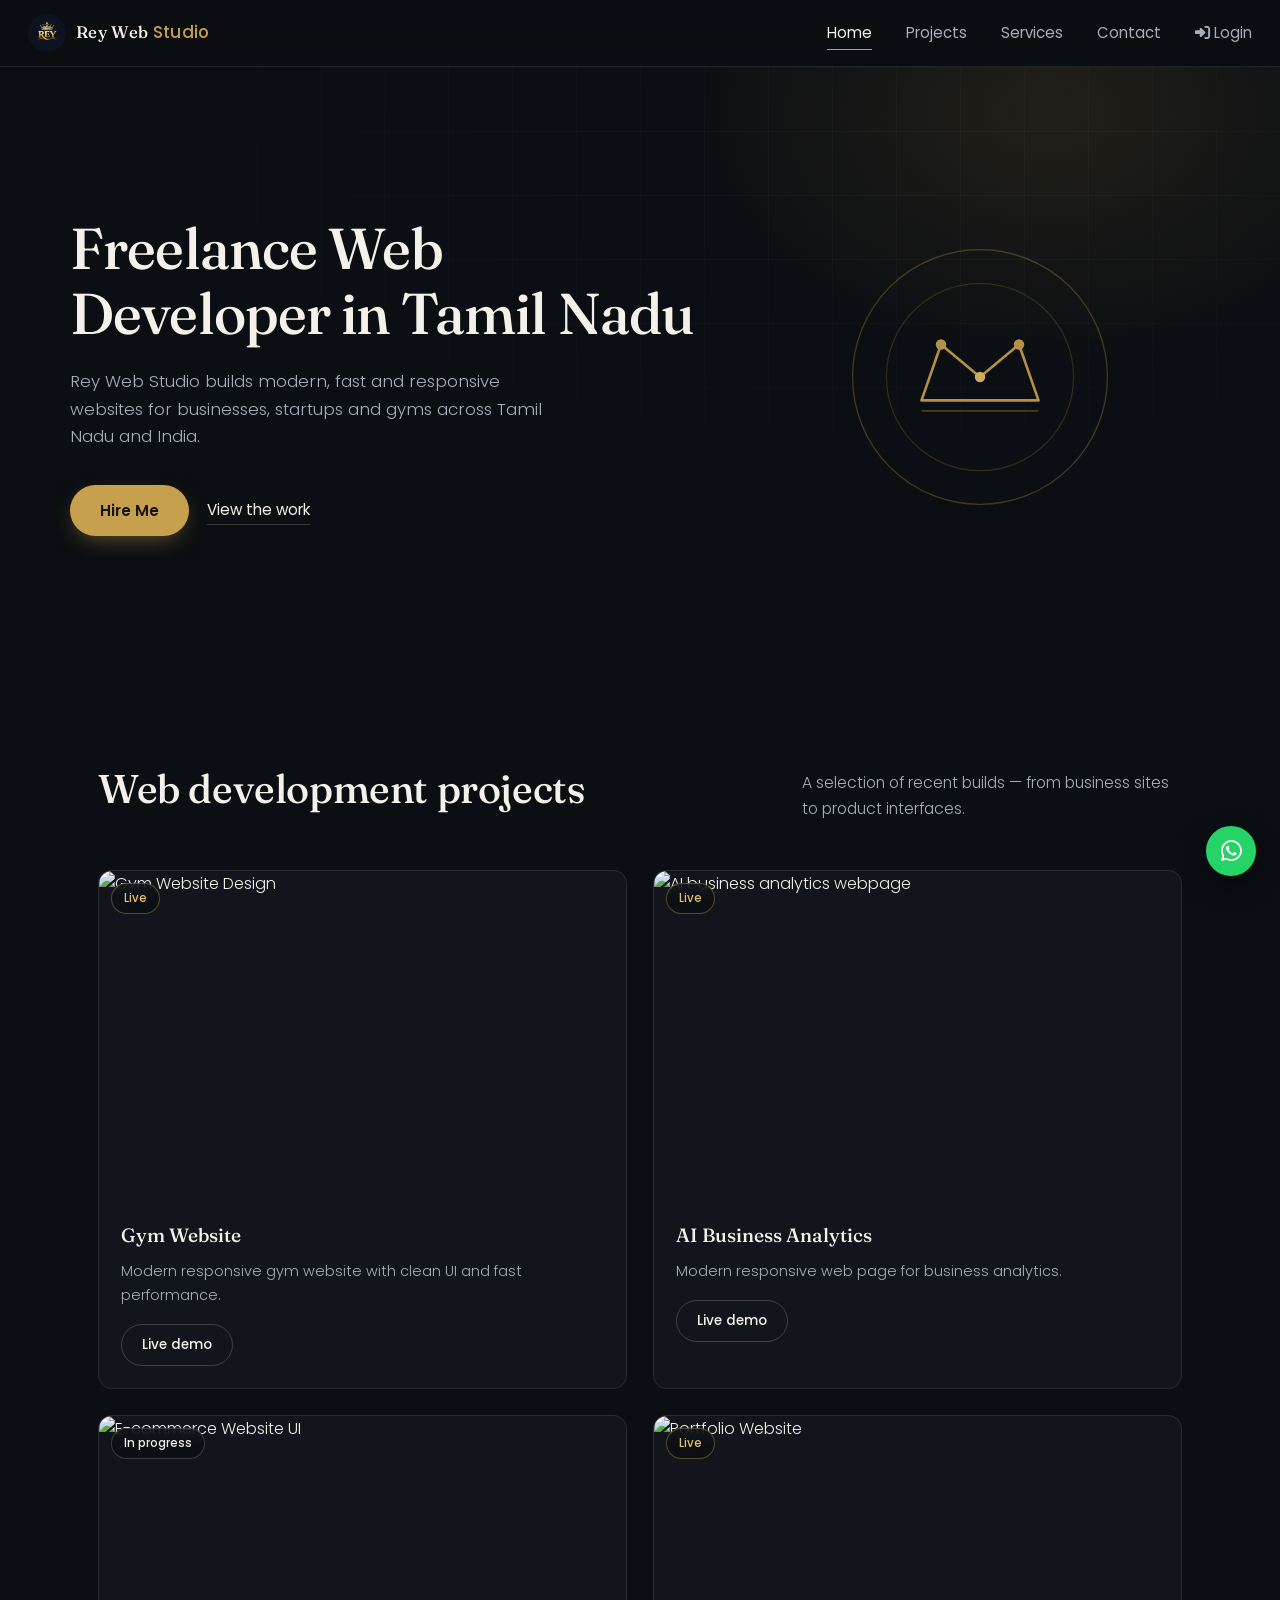
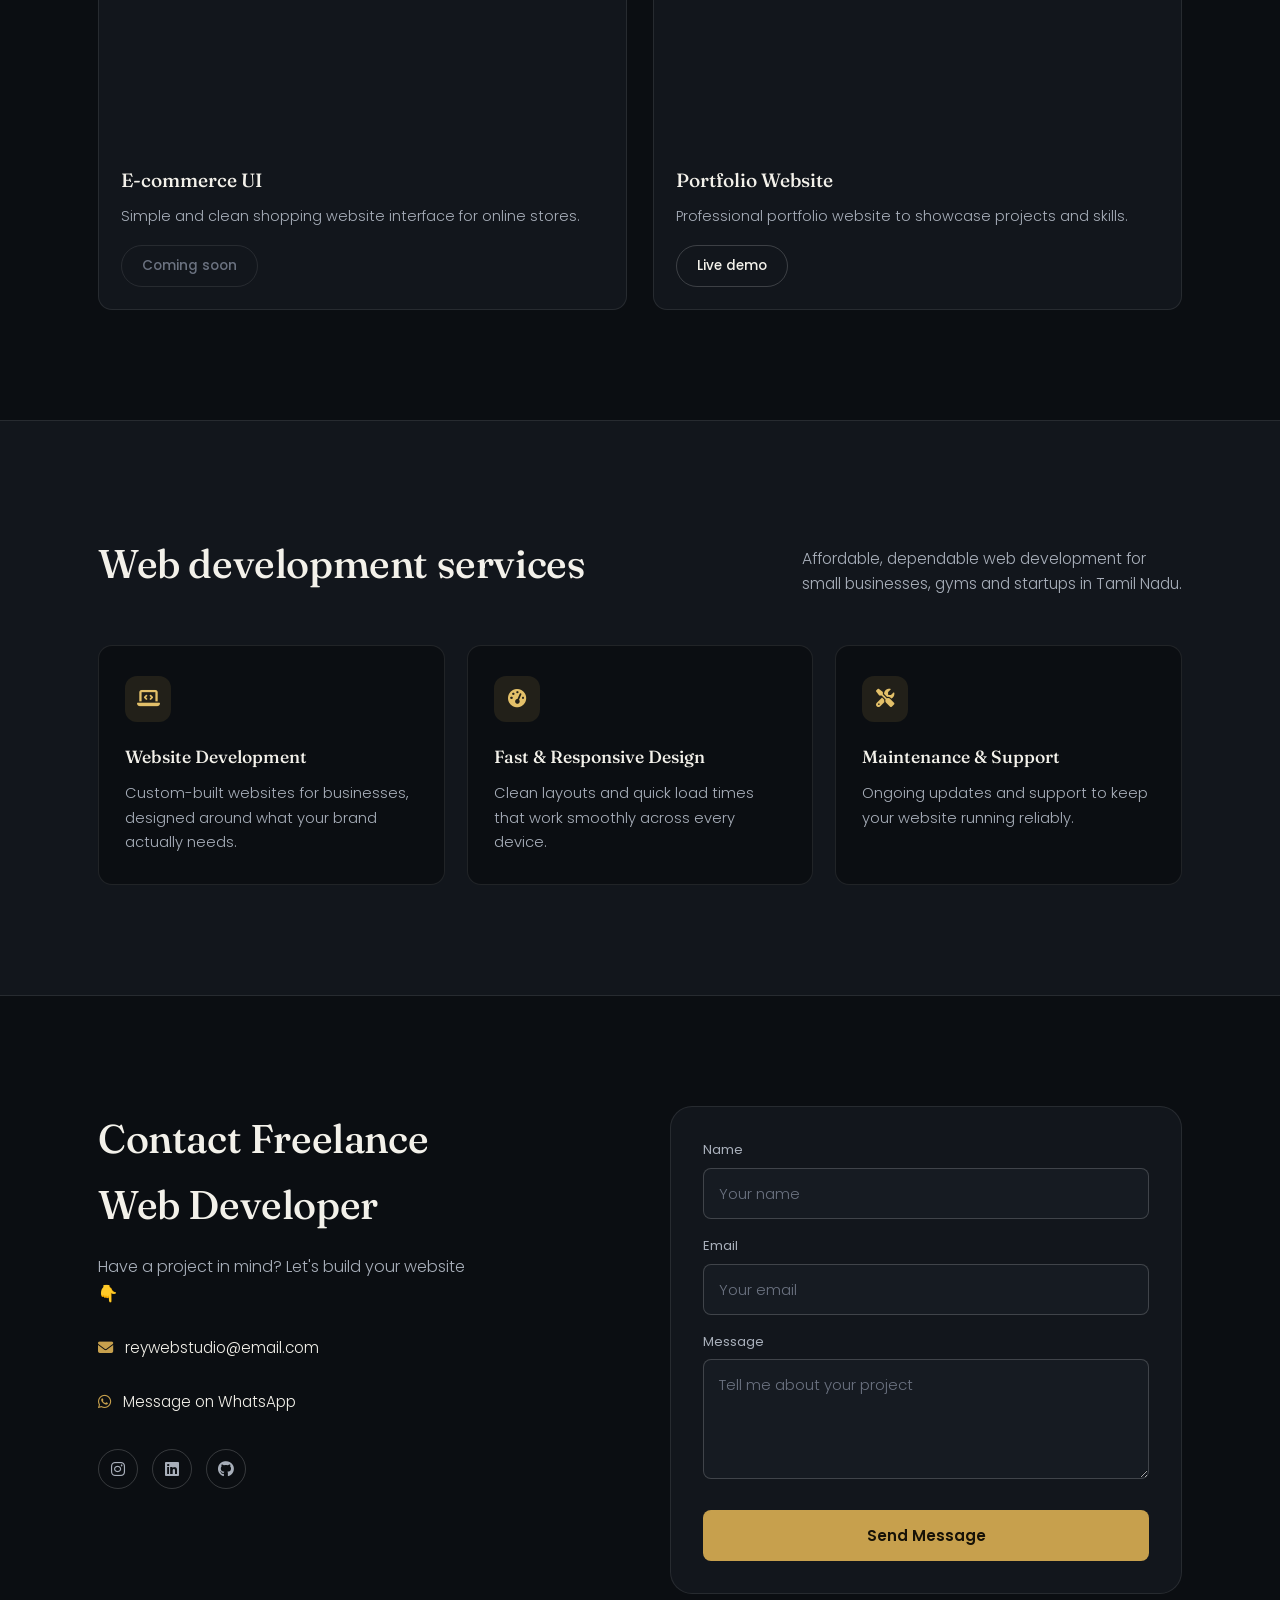
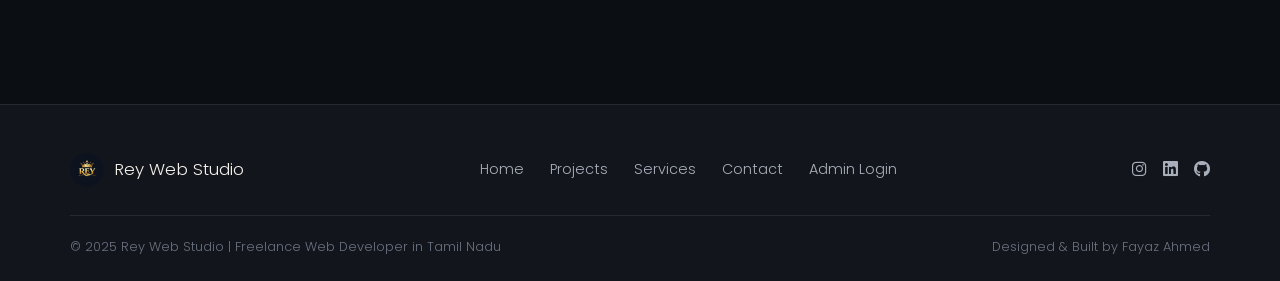
==== frontend/index.html @ 409167b6 "Prepare Rey Web Studio full-stack deployment" ====
<!DOCTYPE HTML>

<html lang="en">
<head>
  <meta charset="UTF-8">

  <!-- Google Verification -->

  <meta name="google-site-verification" content="2moyFsQgyV5y9fQzkmdh2X10Vu49PsxgTBUr4qGSNBw" />

  <!-- SEO Title -->

  <title>Freelance Web Developer in Tamil Nadu | Rey Web Studio</title>
  <meta name="description" content="Rey Web Studio is a freelance web developer in Tamil Nadu building modern, fast and responsive websites for businesses, gyms and startups. Get a free quote today.">
  <meta name="keywords" content="web developer Tamil Nadu, freelance web developer India, website design for small business, Rey Web Studio">
  <meta name="author" content="Rey Web Studio">

  <!-- Responsive -->

  <meta name="viewport" content="width=device-width, initial-scale=1.0">

  <!-- Open Graph -->

  <meta property="og:title" content="Rey Web Studio">
  <meta property="og:description" content="Freelance Web Developer in Tamil Nadu building modern websites">
  <meta property="og:type" content="website">
  <meta property="og:url" content="https://reywebstudio-website.vercel.app">
  <meta property="og:image" content="https://reywebstudio-website.vercel.app/assets/favicon.png">

  <meta name="twitter:card" content="summary_large_image">
  <meta name="twitter:title" content="Rey Web Studio | Freelance Web Developer Tamil Nadu">
  <meta name="twitter:description" content="Modern, fast and responsive websites for businesses in Tamil Nadu.">
  <meta name="twitter:image" content="https://reywebstudio-website.vercel.app/assets/favicon.png">

  <!-- Favicon -->

  <link rel="icon" type="image/png" href="/assets/favicon.png">
  <link rel="canonical" href="https://reywebstudio-website.vercel.app/">

  <!-- Styles -->

  <link rel="preconnect" href="https://fonts.googleapis.com">
  <link rel="preconnect" href="https://fonts.gstatic.com" crossorigin>
  <link href="https://fonts.googleapis.com/css2?family=Fraunces:ital,wght@0,400;0,500;0,600;1,500&family=Poppins:wght@300;400;500;600;700&display=swap" rel="stylesheet">
  <link rel="stylesheet" href="https://cdnjs.cloudflare.com/ajax/libs/font-awesome/6.5.0/css/all.min.css">
  <link rel="stylesheet" href="style.css">
</head>

<body>

<!-- NAVBAR -->

<nav>
  <div class="logo">
    <img src="assets/favicon.png" alt="Rey Web Studio Logo">
    <span class="logo-text">Rey Web <span>Studio</span></span>
  </div>

  <div id="menu-toggle" class="menu-toggle">
    <i class="fas fa-bars"></i>
  </div>

  <ul id="nav-links">
    <li><a href="#hero">Home</a></li>
    <li><a href="#projects">Projects</a></li>
    <li><a href="#services">Services</a></li>
    <li><a href="#contact">Contact</a></li>
    <li><a href="admin.html" aria-label="Admin Login" title="Admin Login"><i class="fas fa-right-to-bracket" aria-hidden="true"></i> Login</a></li>
  </ul>
</nav>

<!-- HERO -->

<section id="hero">
  <div class="hero-inner">
    <div class="hero-copy">
      <h1>Freelance Web Developer in Tamil Nadu</h1>
      <p>
        Rey Web Studio builds modern, fast and responsive websites for businesses,
        startups and gyms across Tamil Nadu and India.
      </p>
      <div class="hero-actions">
        <button class="cta-btn" onclick="hireMe()">Hire Me</button>
        <a href="#projects" class="cta-secondary">View the work</a>
      </div>
    </div>

    <div class="hero-mark" aria-hidden="true">
      <svg viewBox="0 0 200 200" fill="none" xmlns="http://www.w3.org/2000/svg">
        <circle cx="100" cy="100" r="98" stroke="rgba(199,160,77,0.35)" stroke-width="1"/>
        <circle cx="100" cy="100" r="72" stroke="rgba(199,160,77,0.22)" stroke-width="1"/>
        <path d="M55 118 L70 75 L100 100 L130 75 L145 118 Z" stroke="#C7A04D" stroke-width="2" stroke-linejoin="round" fill="none"/>
        <circle cx="70" cy="75" r="4" fill="#C7A04D"/>
        <circle cx="100" cy="100" r="4" fill="#E3C069"/>
        <circle cx="130" cy="75" r="4" fill="#C7A04D"/>
        <line x1="55" y1="126" x2="145" y2="126" stroke="rgba(199,160,77,0.5)" stroke-width="1"/>
      </svg>
    </div>
  </div>
</section>

<!-- PROJECTS -->

<section id="projects">
  <div class="container">
    <div class="section-head reveal">
      <h2>Web development projects</h2>
      <p>A selection of recent builds — from business sites to product interfaces.</p>
    </div>

    <div class="project-container reveal">

      <div class="project-card">
        <div class="project-thumb">
          <img src="https://images.unsplash.com/photo-1571019613454-1cb2f99b2d8b" alt="Gym Website Design" loading="lazy">
          <span class="project-status is-live">Live</span>
        </div>
        <div class="project-body">
          <h3>Gym Website</h3>
          <p>Modern responsive gym website with clean UI and fast performance.</p>
          <a href="https://sample-gym-web.vercel.app/" target="_blank" rel="noopener" class="project-link">Live demo</a>
        </div>
      </div>

      <div class="project-card">
        <div class="project-thumb">
          <img src="https://images.unsplash.com/photo-1460925895917-afdab827c52f" alt="AI business analytics webpage" loading="lazy">
          <span class="project-status is-live">Live</span>
        </div>
        <div class="project-body">
          <h3>AI Business Analytics</h3>
          <p>Modern responsive web page for business analytics.</p>
          <a href="https://ai-business-analytics-nine.vercel.app/" target="_blank" rel="noopener" class="project-link">Live demo</a>
        </div>
      </div>

      <div class="project-card">
        <div class="project-thumb">
          <img src="https://images.unsplash.com/photo-1556742049-0cfed4f6a45d" alt="E-commerce Website UI" loading="lazy">
          <span class="project-status">In progress</span>
        </div>
        <div class="project-body">
          <h3>E-commerce UI</h3>
          <p>Simple and clean shopping website interface for online stores.</p>
          <span class="project-link is-muted">Coming soon</span>
        </div>
      </div>

      <div class="project-card">
        <div class="project-thumb">
          <img src="https://images.unsplash.com/photo-1551288049-bebda4e38f71" alt="Portfolio Website" loading="lazy">
          <span class="project-status is-live">Live</span>
        </div>
        <div class="project-body">
          <h3>Portfolio Website</h3>
          <p>Professional portfolio website to showcase projects and skills.</p>
          <a href="https://fayaz-portfolio-9fh0.onrender.com/" target="_blank" rel="noopener" class="project-link">Live demo</a>
        </div>
      </div>

    </div>
  </div>
</section>

<!-- SERVICES -->

<section id="services">
  <div class="container">
    <div class="section-head reveal">
      <h2>Web development services</h2>
      <p>Affordable, dependable web development for small businesses, gyms and startups in Tamil Nadu.</p>
    </div>

    <div class="services-grid reveal">
      <div class="service-card">
        <div class="service-icon"><i class="fas fa-laptop-code"></i></div>
        <h3>Website Development</h3>
        <p>Custom-built websites for businesses, designed around what your brand actually needs.</p>
      </div>

      <div class="service-card">
        <div class="service-icon"><i class="fas fa-gauge-high"></i></div>
        <h3>Fast &amp; Responsive Design</h3>
        <p>Clean layouts and quick load times that work smoothly across every device.</p>
      </div>

      <div class="service-card">
        <div class="service-icon"><i class="fas fa-screwdriver-wrench"></i></div>
        <h3>Maintenance &amp; Support</h3>
        <p>Ongoing updates and support to keep your website running reliably.</p>
      </div>
    </div>
  </div>
</section>

<!-- CONTACT -->

<section id="contact">
  <div class="container">
    <div class="contact-grid">

      <div class="contact-info reveal">
        <h2>Contact Freelance Web Developer</h2>
        <p>Have a project in mind? Let's build your website 👇</p>

        <a class="contact-detail" href="mailto:reywebstudio@email.com">
          <i class="fas fa-envelope"></i> reywebstudio@email.com
        </a>

        <a class="contact-detail" href="https://wa.me/918489250772?text=Hi%20I%20saw%20your%20portfolio%20and%20I%20need%20a%20website" target="_blank" rel="noopener">
          <i class="fab fa-whatsapp"></i> Message on WhatsApp
        </a>

        <div class="contact-social">
          <a href="https://www.instagram.com/reywebstudio/" target="_blank" rel="noopener" aria-label="Instagram"><i class="fab fa-instagram"></i></a>
          <a href="https://www.linkedin.com/company/reywebstudio/" target="_blank" rel="noopener" aria-label="LinkedIn"><i class="fab fa-linkedin"></i></a>
          <a href="https://github.com/reywebstudio-org" target="_blank" rel="noopener" aria-label="GitHub"><i class="fab fa-github"></i></a>
        </div>
      </div>

      <form id="contactForm" class="reveal">
        <div class="field">
          <label for="name">Name</label>
          <input type="text" id="name" placeholder="Your name" required>
        </div>
        <div class="field">
          <label for="email">Email</label>
          <input type="email" id="email" placeholder="Your email" required>
        </div>
        <div class="field">
          <label for="message">Message</label>
          <textarea id="message" placeholder="Tell me about your project" required></textarea>
        </div>
        <button type="submit">Send Message</button>
      </form>

    </div>
  </div>
</section>

<!-- FOOTER -->

<footer>
  <div class="footer-content">

    <div class="footer-brand">
      <img src="assets/favicon.png" alt="Rey Web Studio Logo" class="footer-logo">
      <span>Rey Web Studio</span>
    </div>

    <div class="footer-links">
      <a href="#hero">Home</a>
      <a href="#projects">Projects</a>
      <a href="#services">Services</a>
      <a href="#contact">Contact</a>
      <a href="admin.html">Admin Login</a>
    </div>

    <div class="footer-social">
      <a href="https://www.instagram.com/reywebstudio/" target="_blank" rel="noopener" aria-label="Instagram"><i class="fab fa-instagram"></i></a>
      <a href="https://www.linkedin.com/company/reywebstudio/" target="_blank" rel="noopener" aria-label="LinkedIn"><i class="fab fa-linkedin"></i></a>
      <a href="https://github.com/reywebstudio-org" target="_blank" rel="noopener" aria-label="GitHub"><i class="fab fa-github"></i></a>
    </div>

  </div>

  <div class="footer-bottom">
    <p>© 2025 Rey Web Studio | Freelance Web Developer in Tamil Nadu</p>
    <p>Designed &amp; Built by Fayaz Ahmed</p>
  </div>
</footer>

<!-- WhatsApp Button -->

<a href="https://wa.me/918489250772?text=Hi%20I%20saw%20your%20portfolio%20and%20I%20need%20a%20website"
class="whatsapp-btn" target="_blank" rel="noopener" aria-label="Chat on WhatsApp"> <i class="fab fa-whatsapp"></i> </a>

<!-- Scripts -->

<script src="https://cdn.jsdelivr.net/npm/emailjs-com@3/dist/email.min.js"></script>

<script src="script.js"></script>
<script type="application/ld+json">
{
  "@context": "https://schema.org",
  "@type": ["LocalBusiness", "ProfessionalService"],
  "name": "Rey Web Studio",
  "description": "Freelance web developer in Tamil Nadu building modern, fast and responsive websites for businesses, gyms and startups.",
  "url": "https://reywebstudio-website.vercel.app",
  "logo": "https://reywebstudio-website.vercel.app/assets/favicon.png",
  "image": "https://reywebstudio-website.vercel.app/assets/favicon.png",
  "telephone": "+91-8489250772",
  "email": "reywebstudio@email.com",
  "founder": {
    "@type": "Person",
    "name": "Fayaz Ahmed"
  },
  "address": {
    "@type": "PostalAddress",
    "addressLocality": "Tamil Nadu",
    "addressRegion": "TN",
    "addressCountry": "IN"
  },
  "areaServed": [
    { "@type": "State", "name": "Tamil Nadu" },
    { "@type": "Country", "name": "India" }
  ],
  "hasOfferCatalog": {
    "@type": "OfferCatalog",
    "name": "Web Development Services",
    "itemListElement": [
      {
        "@type": "Offer",
        "itemOffered": {
          "@type": "Service",
          "name": "Website Development for Businesses"
        }
      },
      {
        "@type": "Offer",
        "itemOffered": {
          "@type": "Service",
          "name": "Fast and Responsive Website Design"
        }
      },
      {
        "@type": "Offer",
        "itemOffered": {
          "@type": "Service",
          "name": "Website Maintenance and Support"
        }
      }
    ]
  },
  "sameAs": [
    "https://www.instagram.com/reywebstudio/",
    "https://www.linkedin.com/company/reywebstudio/",
    "https://github.com/reywebstudio-org"
  ],
  "priceRange": "₹₹",
  "openingHoursSpecification": {
    "@type": "OpeningHoursSpecification",
    "dayOfWeek": [
      "Monday","Tuesday","Wednesday",
      "Thursday","Friday","Saturday"
    ],
    "opens": "09:00",
    "closes": "21:00"
  }
}
</script>

</body>
</html>
---- frontend/style.css ----
/* =====================================================================
   REY WEB STUDIO — stylesheet
   Palette:  #0B0E12 base / #12161C raised / #161B22 inset
             #F3F1EA text / #A8AFBA dim text
             #C7A04D gold / #E3C069 gold-bright
   Type:     Fraunces (display/serif) for headings, Poppins for UI/body
   ===================================================================== */

:root {
  --bg: #0b0e12;
  --bg-alt: #12161c;
  --bg-inset: #161b22;
  --line: rgba(255, 255, 255, 0.09);
  --line-strong: rgba(255, 255, 255, 0.18);
  --text: #f3f1ea;
  --text-dim: #a8afba;
  --text-faint: #6b7280;
  --gold: #c7a04d;
  --gold-bright: #e3c069;
  --gold-wash: rgba(199, 160, 77, 0.12);
  --gold-ink: #171207;
  --radius-s: 8px;
  --radius-m: 14px;
  --radius-l: 22px;
  --container: 1140px;
  --serif: "Fraunces", "Georgia", serif;
  --sans: "Poppins", -apple-system, "Segoe UI", sans-serif;
  --ease: cubic-bezier(0.22, 1, 0.36, 1);
}

/* ================= RESET ================= */
html {
  scroll-behavior: smooth;
}

* {
  margin: 0;
  padding: 0;
  box-sizing: border-box;
  font-family: var(--sans);
}

body {
  background: var(--bg);
  color: var(--text);
  line-height: 1.65;
  overflow-x: hidden;
  font-weight: 300;
}

img {
  max-width: 100%;
  height: auto;
  display: block;
}

a {
  color: inherit;
}

::selection {
  background: var(--gold);
  color: var(--gold-ink);
}

:focus-visible {
  outline: 2px solid var(--gold-bright);
  outline-offset: 3px;
  border-radius: 4px;
}

.container {
  width: 100%;
  max-width: var(--container);
  margin: 0 auto;
  padding: 0 28px;
}

/* Section header — shared editorial pattern (left aligned, not centered) */
.section-head {
  display: flex;
  flex-wrap: wrap;
  align-items: flex-end;
  justify-content: space-between;
  gap: 20px;
  margin-bottom: 48px;
}

.section-head h2 {
  font-family: var(--serif);
  font-weight: 500;
  font-size: clamp(1.8rem, 3.4vw, 2.5rem);
  letter-spacing: -0.01em;
  max-width: 560px;
}

.section-head p {
  color: var(--text-dim);
  font-size: 0.98rem;
  max-width: 380px;
  font-weight: 300;
}

/* Reveal-on-scroll (single restrained treatment, section-level only).
   Content is visible by default — JS opts elements into the hidden
   pre-state only once it has successfully set up the observer, so a
   script failure or slow network never leaves content invisible. */
.reveal {
  opacity: 1;
  transform: none;
}

.reveal.reveal-armed {
  opacity: 0;
  transform: translateY(16px);
  transition: opacity 0.7s var(--ease), transform 0.7s var(--ease);
}

.reveal.reveal-armed.in-view {
  opacity: 1;
  transform: translateY(0);
}

@media (prefers-reduced-motion: reduce) {
  html {
    scroll-behavior: auto;
  }
  .reveal.reveal-armed {
    opacity: 1 !important;
    transform: none !important;
    transition: none !important;
  }
}

/* ================= NAVBAR ================= */
nav {
  display: flex;
  justify-content: space-between;
  align-items: center;
  padding: 14px 28px;
  background: rgba(11, 14, 18, 0.82);
  backdrop-filter: blur(14px);
  -webkit-backdrop-filter: blur(14px);
  border-bottom: 1px solid var(--line);
  position: sticky;
  top: 0;
  z-index: 1000;
}

.logo {
  display: flex;
  align-items: center;
  gap: 10px;
}

.logo img {
  height: 38px;
  width: 38px;
  border-radius: 50%;
}

.logo-text {
  font-family: var(--serif);
  font-size: 1.05rem;
  font-weight: 500;
  letter-spacing: 0.02em;
  color: var(--text);
}

.logo-text span {
  color: var(--gold);
}

nav ul {
  list-style: none;
  display: flex;
  align-items: center;
  gap: 34px;
}

nav a {
  position: relative;
  color: var(--text-dim);
  text-decoration: none;
  font-weight: 400;
  font-size: 0.94rem;
  padding: 4px 0;
  transition: color 0.25s var(--ease);
}

nav a::after {
  content: "";
  position: absolute;
  left: 0;
  bottom: -3px;
  width: 100%;
  height: 1px;
  background: var(--gold);
  transform: scaleX(0);
  transform-origin: left;
  transition: transform 0.3s var(--ease);
}

nav a:hover,
nav a.active {
  color: var(--text);
}

nav a:hover::after,
nav a.active::after {
  transform: scaleX(1);
}

.menu-toggle {
  display: none;
  align-items: center;
  justify-content: center;
  width: 40px;
  height: 40px;
  font-size: 20px;
  color: var(--text);
  cursor: pointer;
}

/* ================= HERO ================= */
#hero {
  padding: 150px 28px 110px;
  background:
    radial-gradient(ellipse 620px 420px at 82% 8%, var(--gold-wash), transparent 60%),
    var(--bg);
  color: var(--text);
  position: relative;
  overflow: hidden;
}

#hero::before {
  content: "";
  position: absolute;
  inset: 0;
  background-image:
    linear-gradient(rgba(255, 255, 255, 0.035) 1px, transparent 1px),
    linear-gradient(90deg, rgba(255, 255, 255, 0.035) 1px, transparent 1px);
  background-size: 64px 64px;
  mask-image: radial-gradient(ellipse 70% 60% at 70% 20%, black, transparent);
  pointer-events: none;
}

.hero-inner {
  max-width: var(--container);
  margin: 0 auto;
  position: relative;
  display: grid;
  grid-template-columns: minmax(0, 640px) 1fr;
  align-items: center;
  gap: 40px;
}

#hero h1 {
  font-family: var(--serif);
  font-weight: 500;
  font-size: clamp(2.3rem, 5vw, 3.6rem);
  line-height: 1.12;
  letter-spacing: -0.015em;
  opacity: 0;
  animation: fadeUp 0.8s var(--ease) 0.05s forwards;
}

#hero p {
  margin-top: 22px;
  font-size: 1.05rem;
  font-weight: 300;
  color: var(--text-dim);
  max-width: 480px;
  opacity: 0;
  animation: fadeUp 0.8s var(--ease) 0.22s forwards;
}

.hero-actions {
  margin-top: 34px;
  display: flex;
  flex-wrap: wrap;
  align-items: center;
  gap: 18px;
  opacity: 0;
  animation: fadeUp 0.8s var(--ease) 0.38s forwards;
}

@keyframes fadeUp {
  from {
    opacity: 0;
    transform: translateY(18px);
  }
  to {
    opacity: 1;
    transform: translateY(0);
  }
}

@media (prefers-reduced-motion: reduce) {
  #hero h1,
  #hero p,
  .hero-actions {
    animation: none;
    opacity: 1;
  }
}

.cta-btn {
  padding: 14px 30px;
  background: var(--gold);
  color: var(--gold-ink);
  border: none;
  border-radius: 999px;
  font-weight: 600;
  font-size: 0.95rem;
  cursor: pointer;
  transition: transform 0.3s var(--ease), background 0.3s var(--ease), box-shadow 0.3s var(--ease);
  box-shadow: 0 8px 24px -8px rgba(199, 160, 77, 0.55);
}

.cta-btn:hover {
  background: var(--gold-bright);
  transform: translateY(-2px);
  box-shadow: 0 12px 28px -8px rgba(199, 160, 77, 0.65);
}

.cta-secondary {
  color: var(--text);
  text-decoration: none;
  font-size: 0.95rem;
  font-weight: 400;
  padding-bottom: 2px;
  border-bottom: 1px solid var(--line-strong);
  transition: border-color 0.3s var(--ease), color 0.3s var(--ease);
}

.cta-secondary:hover {
  border-color: var(--gold);
  color: var(--gold-bright);
}

/* Hero mark — quiet nod to the crown emblem, restrained line art */
.hero-mark {
  justify-self: center;
  width: 100%;
  max-width: 260px;
  aspect-ratio: 1;
  display: flex;
  align-items: center;
  justify-content: center;
}

.hero-mark svg {
  width: 100%;
  height: 100%;
  opacity: 0.9;
}

/* ================= PROJECTS ================= */
#projects {
  padding: 110px 28px;
}

.project-container {
  display: grid;
  grid-template-columns: repeat(2, minmax(0, 1fr));
  gap: 26px;
}

.project-card {
  background: var(--bg-alt);
  border: 1px solid var(--line);
  border-radius: var(--radius-m);
  overflow: hidden;
  text-align: left;
  transition: transform 0.35s var(--ease), border-color 0.35s var(--ease), box-shadow 0.35s var(--ease);
}

.project-card:hover {
  transform: translateY(-6px);
  border-color: var(--line-strong);
  box-shadow: 0 20px 40px -20px rgba(0, 0, 0, 0.6);
}

.project-thumb {
  position: relative;
  aspect-ratio: 16 / 10;
  overflow: hidden;
}

.project-thumb img {
  width: 100%;
  height: 100%;
  object-fit: cover;
  transition: transform 0.6s var(--ease);
}

.project-card:hover .project-thumb img {
  transform: scale(1.045);
}

.project-status {
  position: absolute;
  top: 12px;
  left: 12px;
  font-size: 0.72rem;
  font-weight: 500;
  padding: 5px 12px;
  border-radius: 999px;
  background: rgba(11, 14, 18, 0.72);
  backdrop-filter: blur(6px);
  border: 1px solid var(--line-strong);
  color: var(--text);
}

.project-status.is-live {
  color: var(--gold-bright);
  border-color: rgba(199, 160, 77, 0.4);
}

.project-body {
  padding: 20px 22px 22px;
}

.project-card h3 {
  font-family: var(--serif);
  font-weight: 500;
  font-size: 1.2rem;
}

.project-card p {
  margin-top: 8px;
  color: var(--text-dim);
  font-size: 0.9rem;
  font-weight: 300;
}

.project-card .project-link {
  display: inline-block;
  margin-top: 16px;
  padding: 9px 20px;
  background: transparent;
  color: var(--text);
  text-decoration: none;
  border: 1px solid var(--line-strong);
  border-radius: 999px;
  font-size: 0.85rem;
  font-weight: 500;
  transition: background 0.3s var(--ease), color 0.3s var(--ease), border-color 0.3s var(--ease);
}

.project-card .project-link:hover {
  background: var(--gold);
  border-color: var(--gold);
  color: var(--gold-ink);
}

.project-card .project-link.is-muted {
  color: var(--text-faint);
  border-color: var(--line);
  cursor: default;
  pointer-events: none;
}

/* ================= SERVICES ================= */
#services {
  padding: 110px 28px;
  background: var(--bg-alt);
  border-top: 1px solid var(--line);
  border-bottom: 1px solid var(--line);
}

.services-intro {
  max-width: 640px;
  color: var(--text-dim);
  font-weight: 300;
  margin-bottom: 48px;
}

.services-grid {
  display: grid;
  grid-template-columns: repeat(3, minmax(0, 1fr));
  gap: 22px;
}

.service-card {
  background: var(--bg);
  border: 1px solid var(--line);
  border-radius: var(--radius-m);
  padding: 30px 26px;
  transition: border-color 0.35s var(--ease), transform 0.35s var(--ease);
}

.service-card:hover {
  border-color: rgba(199, 160, 77, 0.4);
  transform: translateY(-4px);
}

.service-icon {
  width: 46px;
  height: 46px;
  border-radius: 12px;
  background: var(--gold-wash);
  color: var(--gold-bright);
  display: flex;
  align-items: center;
  justify-content: center;
  font-size: 1.15rem;
  margin-bottom: 20px;
}

.service-card h3 {
  font-family: var(--serif);
  font-weight: 500;
  font-size: 1.1rem;
  margin-bottom: 10px;
}

.service-card p {
  color: var(--text-dim);
  font-size: 0.92rem;
  font-weight: 300;
}

/* ================= CONTACT ================= */
#contact {
  padding: 110px 28px;
}

.contact-grid {
  display: grid;
  grid-template-columns: minmax(0, 1fr) minmax(0, 1fr);
  gap: 60px;
  align-items: start;
}

.contact-info h2 {
  font-family: var(--serif);
  font-weight: 500;
  font-size: clamp(1.8rem, 3.4vw, 2.5rem);
  letter-spacing: -0.01em;
  max-width: 420px;
}

.contact-info > p {
  margin-top: 16px;
  color: var(--text-dim);
  font-size: 1rem;
  max-width: 380px;
  font-weight: 300;
}

.contact-detail {
  display: flex;
  align-items: center;
  gap: 12px;
  margin-top: 28px;
  color: var(--text);
  text-decoration: none;
  font-size: 0.95rem;
  width: fit-content;
  border-bottom: 1px solid transparent;
  transition: border-color 0.3s var(--ease), color 0.3s var(--ease);
}

.contact-detail i {
  color: var(--gold);
  font-size: 0.95rem;
}

.contact-detail:hover {
  border-color: var(--gold);
  color: var(--gold-bright);
}

.contact-social {
  display: flex;
  gap: 14px;
  margin-top: 34px;
}

.contact-social a {
  width: 40px;
  height: 40px;
  border-radius: 50%;
  border: 1px solid var(--line-strong);
  display: flex;
  align-items: center;
  justify-content: center;
  color: var(--text-dim);
  text-decoration: none;
  transition: border-color 0.3s var(--ease), color 0.3s var(--ease), transform 0.3s var(--ease);
}

.contact-social a:hover {
  border-color: var(--gold);
  color: var(--gold-bright);
  transform: translateY(-3px);
}

#contactForm {
  background: var(--bg-alt);
  border: 1px solid var(--line);
  border-radius: var(--radius-l);
  padding: 32px;
  display: flex;
  flex-direction: column;
  gap: 16px;
}

.field label {
  display: block;
  font-size: 0.82rem;
  color: var(--text-dim);
  margin-bottom: 7px;
  font-weight: 400;
}

#contactForm input,
#contactForm textarea {
  width: 100%;
  padding: 13px 15px;
  border-radius: var(--radius-s);
  border: 1px solid var(--line-strong);
  outline: none;
  background: var(--bg-inset);
  color: var(--text);
  font-size: 0.94rem;
  font-weight: 300;
  transition: border-color 0.3s var(--ease), background 0.3s var(--ease);
}

#contactForm input::placeholder,
#contactForm textarea::placeholder {
  color: var(--text-faint);
}

#contactForm input:focus,
#contactForm textarea:focus {
  border-color: var(--gold);
  background: rgba(199, 160, 77, 0.05);
}

#contactForm textarea {
  min-height: 120px;
  resize: vertical;
}

#contactForm button {
  margin-top: 6px;
  background: var(--gold);
  color: var(--gold-ink);
  padding: 14px;
  border: none;
  border-radius: var(--radius-s);
  cursor: pointer;
  font-weight: 600;
  font-size: 0.95rem;
  transition: background 0.3s var(--ease), transform 0.3s var(--ease);
}

#contactForm button:hover {
  background: var(--gold-bright);
  transform: translateY(-1px);
}

#contactForm button:disabled {
  opacity: 0.7;
  cursor: default;
  transform: none;
}

/* ================= FOOTER ================= */
footer {
  background: var(--bg-alt);
  border-top: 1px solid var(--line);
  padding: 48px 28px 24px;
}

.footer-content {
  max-width: var(--container);
  margin: 0 auto;
  display: flex;
  justify-content: space-between;
  align-items: center;
  flex-wrap: wrap;
  gap: 24px;
  padding-bottom: 28px;
  border-bottom: 1px solid var(--line);
}

.footer-brand {
  display: flex;
  align-items: center;
  gap: 10px;
  font-family: var(--serif);
  font-size: 1.05rem;
}

.footer-logo {
  height: 34px;
  width: 34px;
  border-radius: 50%;
}

.footer-links {
  display: flex;
  gap: 26px;
  flex-wrap: wrap;
}

.footer-links a {
  color: var(--text-dim);
  text-decoration: none;
  font-size: 0.9rem;
  transition: color 0.3s var(--ease);
}

.footer-links a:hover {
  color: var(--gold-bright);
}

.footer-social {
  display: flex;
  gap: 16px;
}

.footer-social a {
  color: var(--text-dim);
  text-decoration: none;
  font-size: 1.05rem;
  transition: color 0.3s var(--ease);
}

.footer-social a:hover {
  color: var(--gold-bright);
}

.footer-bottom {
  max-width: var(--container);
  margin: 0 auto;
  display: flex;
  justify-content: space-between;
  flex-wrap: wrap;
  gap: 8px;
  margin-top: 20px;
  color: var(--text-faint);
  font-size: 0.8rem;
}

/* ================= WHATSAPP ================= */
.whatsapp-btn {
  position: fixed;
  bottom: 22px;
  right: 22px;
  background: #25d366;
  color: white;
  font-size: 24px;
  width: 54px;
  height: 54px;
  display: flex;
  justify-content: center;
  align-items: center;
  border-radius: 50%;
  box-shadow: 0 10px 28px -6px rgba(0, 0, 0, 0.55);
  border: 2px solid var(--bg);
  text-decoration: none;
  z-index: 900;
  transition: transform 0.3s var(--ease), box-shadow 0.3s var(--ease);
}

.whatsapp-btn:hover {
  transform: translateY(-3px) scale(1.04);
  box-shadow: 0 14px 32px -6px rgba(0, 0, 0, 0.65);
}

/* ================= RESPONSIVE ================= */
@media (max-width: 980px) {
  .hero-inner {
    grid-template-columns: 1fr;
  }

  .hero-mark {
    display: none;
  }

  .contact-grid {
    grid-template-columns: 1fr;
    gap: 44px;
  }

  .services-grid {
    grid-template-columns: repeat(2, minmax(0, 1fr));
  }
}

@media (max-width: 768px) {

  html, body {
    height: 100%;
  }

  body {
    overflow-y: auto;
    scroll-snap-type: y proximity;
    -webkit-overflow-scrolling: touch;
  }

  nav {
    position: fixed;
    top: 0;
    left: 0;
    right: 0;
    z-index: 1000;
    height: 64px;
    padding: 12px 20px;
  }

  #hero,
  #projects,
  #services,
  #contact {
    scroll-snap-align: start;
    min-height: 100dvh;
    padding-top: 100px;
    box-sizing: border-box;
    display: flex;
    flex-direction: column;
    justify-content: center;
  }

  .menu-toggle {
    display: flex;
  }

  nav ul {
    position: absolute;
    top: 64px;
    left: 0;
    width: 100%;
    background: var(--bg-alt);
    border-bottom: 1px solid var(--line);
    flex-direction: column;
    align-items: center;
    display: none;
    padding: 18px 0;
    gap: 18px;
    z-index: 999;
  }

  nav ul.active {
    display: flex;
  }

  #hero {
    padding: 110px 20px 40px;
    text-align: left;
  }

  #hero h1 {
    font-size: 1.9rem;
    max-width: 340px;
  }

  #hero p {
    font-size: 0.92rem;
    max-width: 320px;
  }

  .hero-actions {
    margin-top: 26px;
  }

  #projects {
    padding: 100px 18px 40px;
  }

  .section-head {
    margin-bottom: 28px;
  }

  .project-container {
    grid-auto-flow: column;
    grid-auto-columns: 84vw;
    grid-template-columns: none;
    overflow-x: auto;
    scroll-snap-type: x mandatory;
    padding-bottom: 6px;
    -webkit-overflow-scrolling: touch;
  }

  .project-container::-webkit-scrollbar {
    display: none;
  }

  .project-card {
    scroll-snap-align: start;
  }

  #projects::after {
    content: "← swipe to browse →";
    font-size: 0.72rem;
    color: var(--text-faint);
    margin-top: 14px;
    display: block;
  }

  #services {
    padding: 100px 20px 40px;
  }

  .services-grid {
    grid-template-columns: 1fr;
    gap: 16px;
  }

  #contact {
    padding: 100px 18px 40px;
  }

  #contactForm {
    padding: 24px 20px;
  }

  footer {
    padding: 48px 20px 20px;
  }

  .footer-content {
    flex-direction: column;
    align-items: flex-start;
    text-align: left;
  }

  .footer-bottom {
    flex-direction: column;
  }

  .whatsapp-btn {
    width: 50px;
    height: 50px;
    font-size: 22px;
    bottom: 16px;
    right: 16px;
  }
}

/* ---- DESKTOP: always show nav links ---- */
@media (min-width: 769px) {
  nav ul {
    display: flex !important;
  }
}
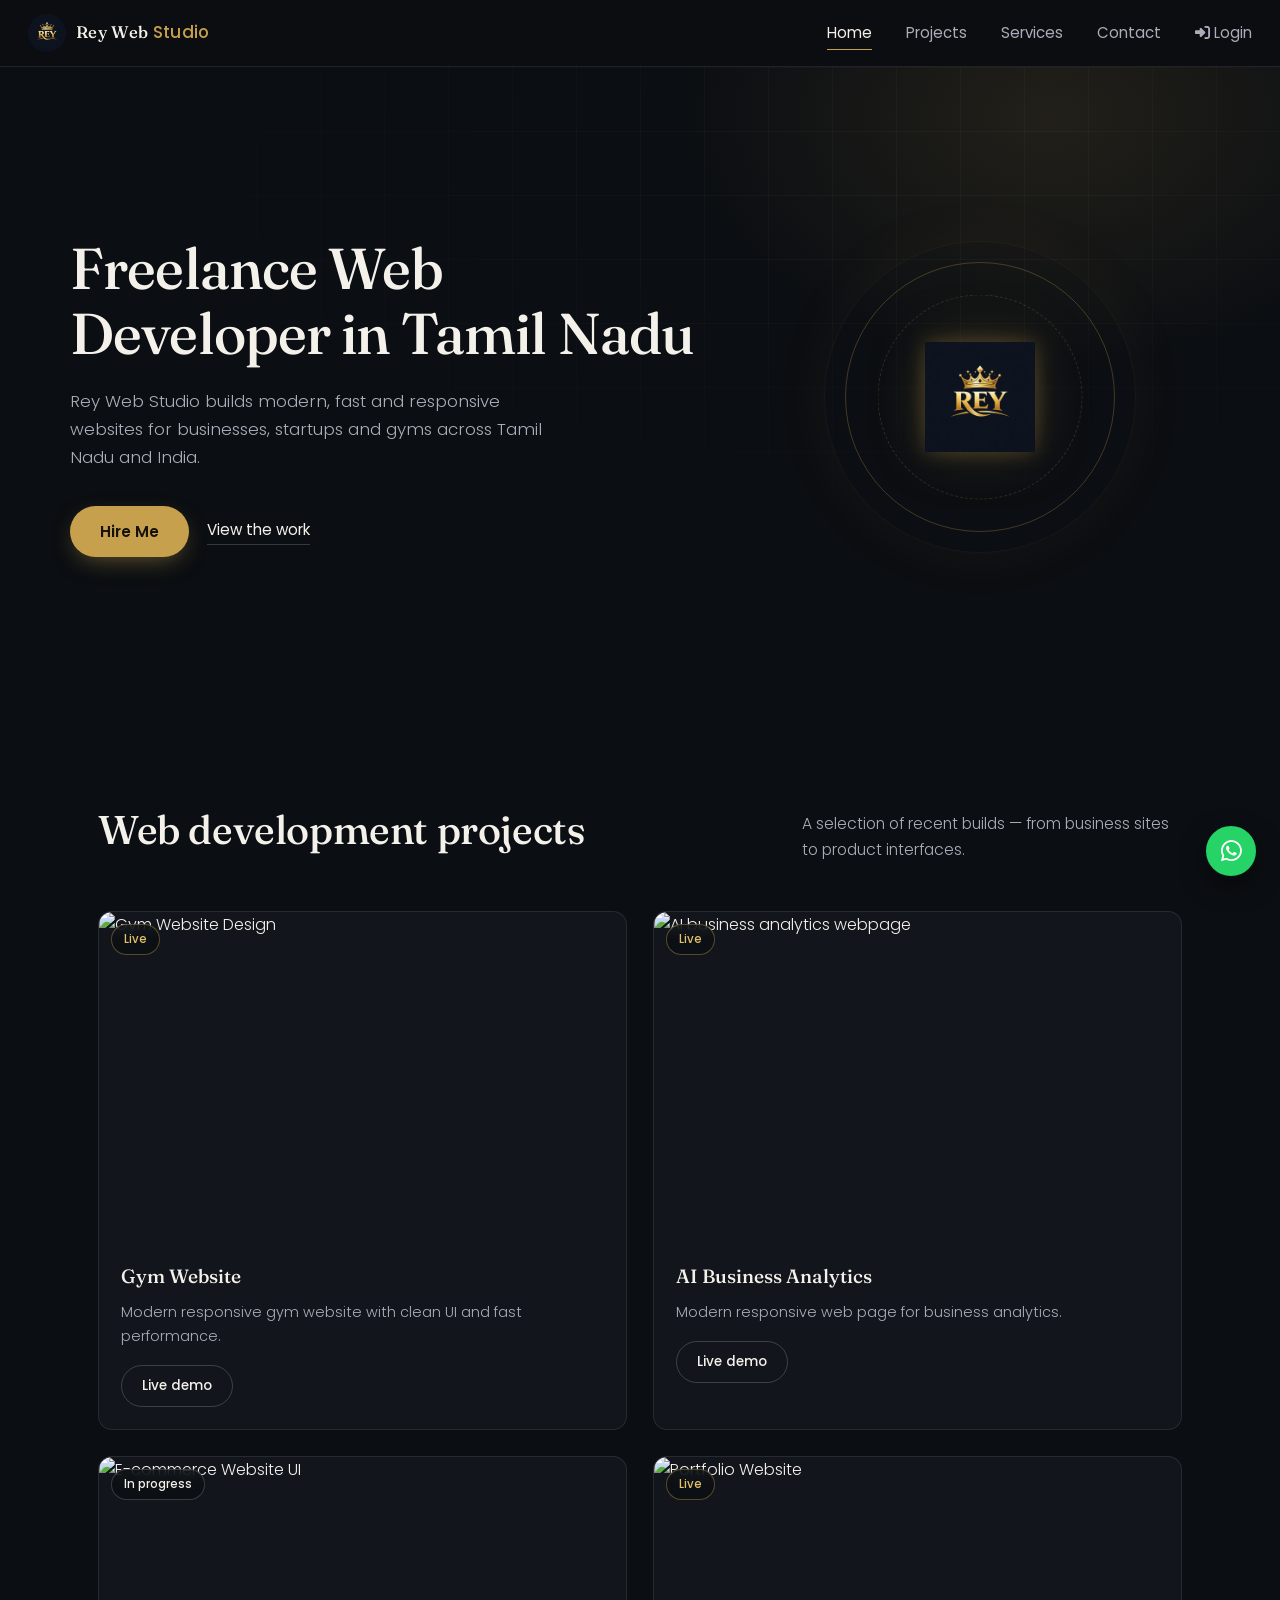
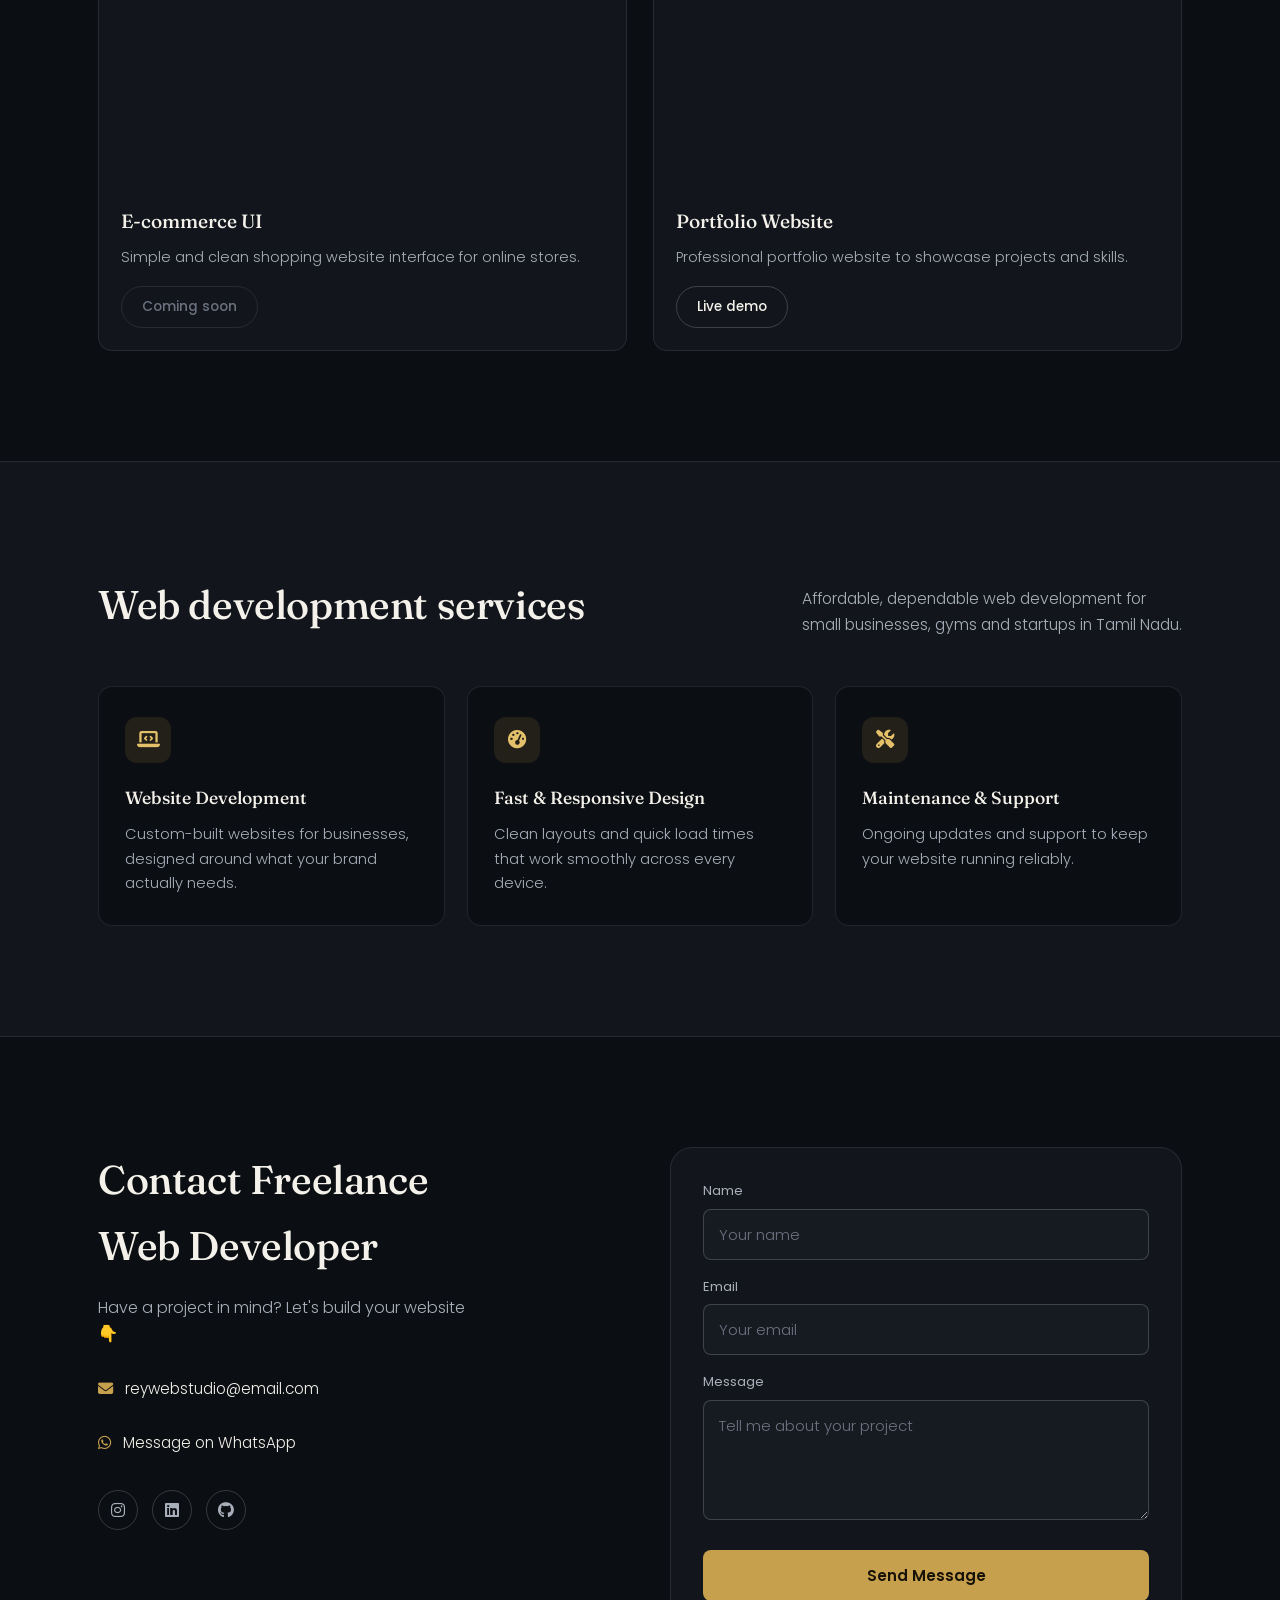
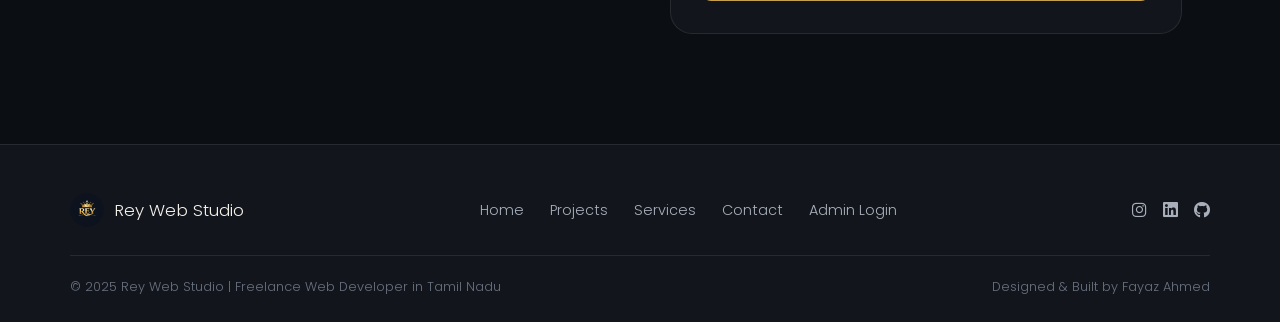
==== commit 0bff1245: "Update frontend UI and documentation" ====
--- a/frontend/index.html
+++ b/frontend/index.html
@@ -71,34 +71,35 @@
 
 <!-- HERO -->
 
+<!-- HERO -->
+
 <section id="hero">
   <div class="hero-inner">
+
     <div class="hero-copy">
       <h1>Freelance Web Developer in Tamil Nadu</h1>
+
       <p>
         Rey Web Studio builds modern, fast and responsive websites for businesses,
         startups and gyms across Tamil Nadu and India.
       </p>
+
       <div class="hero-actions">
         <button class="cta-btn" onclick="hireMe()">Hire Me</button>
         <a href="#projects" class="cta-secondary">View the work</a>
       </div>
     </div>
 
-    <div class="hero-mark" aria-hidden="true">
-      <svg viewBox="0 0 200 200" fill="none" xmlns="http://www.w3.org/2000/svg">
-        <circle cx="100" cy="100" r="98" stroke="rgba(199,160,77,0.35)" stroke-width="1"/>
-        <circle cx="100" cy="100" r="72" stroke="rgba(199,160,77,0.22)" stroke-width="1"/>
-        <path d="M55 118 L70 75 L100 100 L130 75 L145 118 Z" stroke="#C7A04D" stroke-width="2" stroke-linejoin="round" fill="none"/>
-        <circle cx="70" cy="75" r="4" fill="#C7A04D"/>
-        <circle cx="100" cy="100" r="4" fill="#E3C069"/>
-        <circle cx="130" cy="75" r="4" fill="#C7A04D"/>
-        <line x1="55" y1="126" x2="145" y2="126" stroke="rgba(199,160,77,0.5)" stroke-width="1"/>
-      </svg>
-    </div>
+    <div class="hero-mark">
+      <img src="assets/favicon.png" alt="Rey Web Studio Logo">
+
+      <span class="hero-orbit hero-orbit-1"></span>
+      <span class="hero-orbit hero-orbit-2"></span>
+      <span class="hero-orbit-dot"></span>
+    </div>
+
   </div>
 </section>
-
 <!-- PROJECTS -->
 
 <section id="projects">
--- a/frontend/style.css
+++ b/frontend/style.css
@@ -1,953 +1,1941 @@
 /* =====================================================================
-   REY WEB STUDIO — stylesheet
-   Palette:  #0B0E12 base / #12161C raised / #161B22 inset
-             #F3F1EA text / #A8AFBA dim text
-             #C7A04D gold / #E3C069 gold-bright
-   Type:     Fraunces (display/serif) for headings, Poppins for UI/body
+   REY WEB STUDIO — MAIN STYLESHEET
+   Palette:
+   #0B0E12 base
+   #12161C raised
+   #161B22 inset
+   #F3F1EA text
+   #A8AFBA dim text
+   #C7A04D gold
+   #E3C069 gold bright
+
+   Type:
+   Fraunces — headings
+   Poppins — body/UI
    ===================================================================== */
 
+
+/* =====================================================================
+   ROOT
+   ===================================================================== */
+
 :root {
-  --bg: #0b0e12;
-  --bg-alt: #12161c;
-  --bg-inset: #161b22;
-  --line: rgba(255, 255, 255, 0.09);
-  --line-strong: rgba(255, 255, 255, 0.18);
-  --text: #f3f1ea;
-  --text-dim: #a8afba;
-  --text-faint: #6b7280;
-  --gold: #c7a04d;
-  --gold-bright: #e3c069;
-  --gold-wash: rgba(199, 160, 77, 0.12);
-  --gold-ink: #171207;
-  --radius-s: 8px;
-  --radius-m: 14px;
-  --radius-l: 22px;
-  --container: 1140px;
-  --serif: "Fraunces", "Georgia", serif;
-  --sans: "Poppins", -apple-system, "Segoe UI", sans-serif;
-  --ease: cubic-bezier(0.22, 1, 0.36, 1);
-}
-
-/* ================= RESET ================= */
+    --bg: #0b0e12;
+    --bg-alt: #12161c;
+    --bg-inset: #161b22;
+
+    --line: rgba(255, 255, 255, 0.09);
+    --line-strong: rgba(255, 255, 255, 0.18);
+
+    --text: #f3f1ea;
+    --text-dim: #a8afba;
+    --text-faint: #6b7280;
+
+    --gold: #c7a04d;
+    --gold-bright: #e3c069;
+    --gold-wash: rgba(199, 160, 77, 0.12);
+    --gold-ink: #171207;
+
+    --radius-s: 8px;
+    --radius-m: 14px;
+    --radius-l: 22px;
+
+    --container: 1140px;
+
+    --serif: "Fraunces", "Georgia", serif;
+    --sans: "Poppins", -apple-system, "Segoe UI", sans-serif;
+
+    --ease: cubic-bezier(0.22, 1, 0.36, 1);
+}
+
+
+/* =====================================================================
+   RESET
+   ===================================================================== */
+
 html {
-  scroll-behavior: smooth;
+    scroll-behavior: smooth;
 }
 
 * {
-  margin: 0;
-  padding: 0;
-  box-sizing: border-box;
-  font-family: var(--sans);
+    margin: 0;
+    padding: 0;
+    box-sizing: border-box;
+    font-family: var(--sans);
 }
 
 body {
-  background: var(--bg);
-  color: var(--text);
-  line-height: 1.65;
-  overflow-x: hidden;
-  font-weight: 300;
+    background: var(--bg);
+    color: var(--text);
+    line-height: 1.65;
+    overflow-x: hidden;
+    font-weight: 300;
 }
 
 img {
-  max-width: 100%;
-  height: auto;
-  display: block;
+    max-width: 100%;
+    height: auto;
+    display: block;
 }
 
 a {
-  color: inherit;
+    color: inherit;
+}
+
+button,
+input,
+textarea {
+    font-family: inherit;
 }
 
 ::selection {
-  background: var(--gold);
-  color: var(--gold-ink);
+    background: var(--gold);
+    color: var(--gold-ink);
 }
 
 :focus-visible {
-  outline: 2px solid var(--gold-bright);
-  outline-offset: 3px;
-  border-radius: 4px;
-}
+    outline: 2px solid var(--gold-bright);
+    outline-offset: 3px;
+    border-radius: 4px;
+}
+
+
+/* =====================================================================
+   CONTAINER
+   ===================================================================== */
 
 .container {
-  width: 100%;
-  max-width: var(--container);
-  margin: 0 auto;
-  padding: 0 28px;
-}
-
-/* Section header — shared editorial pattern (left aligned, not centered) */
+    width: 100%;
+    max-width: var(--container);
+    margin: 0 auto;
+    padding: 0 28px;
+}
+
+
+/* =====================================================================
+   SECTION HEAD
+   ===================================================================== */
+
 .section-head {
-  display: flex;
-  flex-wrap: wrap;
-  align-items: flex-end;
-  justify-content: space-between;
-  gap: 20px;
-  margin-bottom: 48px;
+    display: flex;
+    flex-wrap: wrap;
+    align-items: flex-end;
+    justify-content: space-between;
+    gap: 20px;
+    margin-bottom: 48px;
 }
 
 .section-head h2 {
-  font-family: var(--serif);
-  font-weight: 500;
-  font-size: clamp(1.8rem, 3.4vw, 2.5rem);
-  letter-spacing: -0.01em;
-  max-width: 560px;
+    font-family: var(--serif);
+    font-weight: 500;
+    font-size: clamp(1.8rem, 3.4vw, 2.5rem);
+    letter-spacing: -0.01em;
+    max-width: 560px;
 }
 
 .section-head p {
-  color: var(--text-dim);
-  font-size: 0.98rem;
-  max-width: 380px;
-  font-weight: 300;
-}
-
-/* Reveal-on-scroll (single restrained treatment, section-level only).
-   Content is visible by default — JS opts elements into the hidden
-   pre-state only once it has successfully set up the observer, so a
-   script failure or slow network never leaves content invisible. */
+    color: var(--text-dim);
+    font-size: 0.98rem;
+    max-width: 380px;
+    font-weight: 300;
+}
+
+
+/* =====================================================================
+   SCROLL REVEAL
+   ===================================================================== */
+
 .reveal {
-  opacity: 1;
-  transform: none;
+    opacity: 1;
+    transform: none;
 }
 
 .reveal.reveal-armed {
-  opacity: 0;
-  transform: translateY(16px);
-  transition: opacity 0.7s var(--ease), transform 0.7s var(--ease);
+    opacity: 0;
+    transform: translateY(16px);
+    transition:
+        opacity 0.7s var(--ease),
+        transform 0.7s var(--ease);
 }
 
 .reveal.reveal-armed.in-view {
-  opacity: 1;
-  transform: translateY(0);
+    opacity: 1;
+    transform: translateY(0);
 }
 
 @media (prefers-reduced-motion: reduce) {
-  html {
-    scroll-behavior: auto;
-  }
-  .reveal.reveal-armed {
-    opacity: 1 !important;
-    transform: none !important;
-    transition: none !important;
-  }
-}
-
-/* ================= NAVBAR ================= */
+
+    html {
+        scroll-behavior: auto;
+    }
+
+    .reveal.reveal-armed {
+        opacity: 1 !important;
+        transform: none !important;
+        transition: none !important;
+    }
+}
+
+
+/* =====================================================================
+   NAVBAR
+   ===================================================================== */
+
 nav {
-  display: flex;
-  justify-content: space-between;
-  align-items: center;
-  padding: 14px 28px;
-  background: rgba(11, 14, 18, 0.82);
-  backdrop-filter: blur(14px);
-  -webkit-backdrop-filter: blur(14px);
-  border-bottom: 1px solid var(--line);
-  position: sticky;
-  top: 0;
-  z-index: 1000;
+    display: flex;
+    justify-content: space-between;
+    align-items: center;
+
+    padding: 14px 28px;
+
+    background: rgba(11, 14, 18, 0.82);
+
+    backdrop-filter: blur(14px);
+    -webkit-backdrop-filter: blur(14px);
+
+    border-bottom: 1px solid var(--line);
+
+    position: sticky;
+    top: 0;
+
+    z-index: 1000;
 }
 
 .logo {
-  display: flex;
-  align-items: center;
-  gap: 10px;
+    display: flex;
+    align-items: center;
+    gap: 10px;
 }
 
 .logo img {
-  height: 38px;
-  width: 38px;
-  border-radius: 50%;
+    width: 38px;
+    height: 38px;
+    object-fit: contain;
+    border-radius: 50%;
 }
 
 .logo-text {
-  font-family: var(--serif);
-  font-size: 1.05rem;
-  font-weight: 500;
-  letter-spacing: 0.02em;
-  color: var(--text);
+    font-family: var(--serif);
+    font-size: 1.05rem;
+    font-weight: 500;
+    letter-spacing: 0.02em;
+    color: var(--text);
 }
 
 .logo-text span {
-  color: var(--gold);
+    color: var(--gold);
 }
 
 nav ul {
-  list-style: none;
-  display: flex;
-  align-items: center;
-  gap: 34px;
+    list-style: none;
+
+    display: flex;
+    align-items: center;
+
+    gap: 34px;
 }
 
 nav a {
-  position: relative;
-  color: var(--text-dim);
-  text-decoration: none;
-  font-weight: 400;
-  font-size: 0.94rem;
-  padding: 4px 0;
-  transition: color 0.25s var(--ease);
+    position: relative;
+
+    color: var(--text-dim);
+
+    text-decoration: none;
+
+    font-weight: 400;
+    font-size: 0.94rem;
+
+    padding: 4px 0;
+
+    transition:
+        color 0.25s var(--ease);
 }
 
 nav a::after {
-  content: "";
-  position: absolute;
-  left: 0;
-  bottom: -3px;
-  width: 100%;
-  height: 1px;
-  background: var(--gold);
-  transform: scaleX(0);
-  transform-origin: left;
-  transition: transform 0.3s var(--ease);
+    content: "";
+
+    position: absolute;
+
+    left: 0;
+    bottom: -3px;
+
+    width: 100%;
+    height: 1px;
+
+    background: var(--gold);
+
+    transform: scaleX(0);
+    transform-origin: left;
+
+    transition:
+        transform 0.3s var(--ease);
 }
 
 nav a:hover,
 nav a.active {
-  color: var(--text);
+    color: var(--text);
 }
 
 nav a:hover::after,
 nav a.active::after {
-  transform: scaleX(1);
+    transform: scaleX(1);
 }
 
 .menu-toggle {
-  display: none;
-  align-items: center;
-  justify-content: center;
-  width: 40px;
-  height: 40px;
-  font-size: 20px;
-  color: var(--text);
-  cursor: pointer;
-}
-
-/* ================= HERO ================= */
+    display: none;
+
+    align-items: center;
+    justify-content: center;
+
+    width: 40px;
+    height: 40px;
+
+    font-size: 20px;
+    color: var(--text);
+
+    cursor: pointer;
+}
+
+
+/* =====================================================================
+   HERO
+   ===================================================================== */
+
 #hero {
-  padding: 150px 28px 110px;
-  background:
-    radial-gradient(ellipse 620px 420px at 82% 8%, var(--gold-wash), transparent 60%),
-    var(--bg);
-  color: var(--text);
-  position: relative;
-  overflow: hidden;
-}
+    padding: 150px 28px 110px;
+
+    background:
+        radial-gradient(
+            ellipse 620px 420px at 82% 8%,
+            var(--gold-wash),
+            transparent 60%
+        ),
+        var(--bg);
+
+    color: var(--text);
+
+    position: relative;
+
+    overflow: hidden;
+}
+
+
+/* Grid background */
 
 #hero::before {
-  content: "";
-  position: absolute;
-  inset: 0;
-  background-image:
-    linear-gradient(rgba(255, 255, 255, 0.035) 1px, transparent 1px),
-    linear-gradient(90deg, rgba(255, 255, 255, 0.035) 1px, transparent 1px);
-  background-size: 64px 64px;
-  mask-image: radial-gradient(ellipse 70% 60% at 70% 20%, black, transparent);
-  pointer-events: none;
-}
+    content: "";
+
+    position: absolute;
+
+    inset: 0;
+
+    background-image:
+        linear-gradient(
+            rgba(255, 255, 255, 0.035) 1px,
+            transparent 1px
+        ),
+        linear-gradient(
+            90deg,
+            rgba(255, 255, 255, 0.035) 1px,
+            transparent 1px
+        );
+
+    background-size: 64px 64px;
+
+    mask-image:
+        radial-gradient(
+            ellipse 70% 60% at 70% 20%,
+            black,
+            transparent
+        );
+
+    -webkit-mask-image:
+        radial-gradient(
+            ellipse 70% 60% at 70% 20%,
+            black,
+            transparent
+        );
+
+    pointer-events: none;
+}
+
+
+/* Hero content */
 
 .hero-inner {
-  max-width: var(--container);
-  margin: 0 auto;
-  position: relative;
-  display: grid;
-  grid-template-columns: minmax(0, 640px) 1fr;
-  align-items: center;
-  gap: 40px;
-}
+    max-width: var(--container);
+
+    margin: 0 auto;
+
+    position: relative;
+
+    display: grid;
+
+    /*
+       IMPORTANT:
+       Text on left
+       Logo on right
+    */
+    grid-template-columns:
+        minmax(0, 640px)
+        minmax(300px, 1fr);
+
+    align-items: center;
+
+    gap: 40px;
+}
+
+
+/* Hero heading */
 
 #hero h1 {
-  font-family: var(--serif);
-  font-weight: 500;
-  font-size: clamp(2.3rem, 5vw, 3.6rem);
-  line-height: 1.12;
-  letter-spacing: -0.015em;
-  opacity: 0;
-  animation: fadeUp 0.8s var(--ease) 0.05s forwards;
-}
+    font-family: var(--serif);
+
+    font-weight: 500;
+
+    font-size:
+        clamp(2.3rem, 5vw, 3.6rem);
+
+    line-height: 1.12;
+
+    letter-spacing: -0.015em;
+
+    opacity: 0;
+
+    animation:
+        fadeUp 0.8s var(--ease) 0.05s forwards;
+}
+
+
+/* Hero paragraph */
 
 #hero p {
-  margin-top: 22px;
-  font-size: 1.05rem;
-  font-weight: 300;
-  color: var(--text-dim);
-  max-width: 480px;
-  opacity: 0;
-  animation: fadeUp 0.8s var(--ease) 0.22s forwards;
-}
+    margin-top: 22px;
+
+    font-size: 1.05rem;
+
+    font-weight: 300;
+
+    color: var(--text-dim);
+
+    max-width: 480px;
+
+    opacity: 0;
+
+    animation:
+        fadeUp 0.8s var(--ease) 0.22s forwards;
+}
+
+
+/* Hero buttons */
 
 .hero-actions {
-  margin-top: 34px;
-  display: flex;
-  flex-wrap: wrap;
-  align-items: center;
-  gap: 18px;
-  opacity: 0;
-  animation: fadeUp 0.8s var(--ease) 0.38s forwards;
-}
+    margin-top: 34px;
+
+    display: flex;
+
+    flex-wrap: wrap;
+
+    align-items: center;
+
+    gap: 18px;
+
+    opacity: 0;
+
+    animation:
+        fadeUp 0.8s var(--ease) 0.38s forwards;
+}
+
+
+/* Hero text animation */
 
 @keyframes fadeUp {
-  from {
-    opacity: 0;
-    transform: translateY(18px);
-  }
-  to {
-    opacity: 1;
-    transform: translateY(0);
-  }
-}
-
-@media (prefers-reduced-motion: reduce) {
-  #hero h1,
-  #hero p,
-  .hero-actions {
-    animation: none;
-    opacity: 1;
-  }
-}
+
+    from {
+        opacity: 0;
+        transform: translateY(18px);
+    }
+
+    to {
+        opacity: 1;
+        transform: translateY(0);
+    }
+}
+
+
+/* =====================================================================
+   HERO LOGO SYSTEM
+   ===================================================================== */
+
+.hero-mark {
+    width: 360px;
+    height: 360px;
+
+    position: relative;
+
+    display: flex;
+
+    align-items: center;
+    justify-content: center;
+
+    justify-self: center;
+
+    flex-shrink: 0;
+
+    isolation: isolate;
+}
+
+
+/* Actual logo */
+
+.hero-mark img {
+    width: 110px;
+    height: 110px;
+
+    max-width: none;
+    max-height: none;
+
+    object-fit: contain;
+
+    position: relative;
+
+    z-index: 10;
+
+    display: block;
+
+    filter:
+        drop-shadow(
+            0 0 10px rgba(199, 160, 77, 0.30)
+        )
+        drop-shadow(
+            0 0 28px rgba(199, 160, 77, 0.16)
+        );
+
+    animation:
+        heroLogoFloat 4s ease-in-out infinite;
+}
+
+
+/* Center glow */
+
+.hero-mark::before {
+    content: "";
+
+    position: absolute;
+
+    top: 50%;
+    left: 50%;
+
+    width: 150px;
+    height: 150px;
+
+    transform: translate(-50%, -50%);
+
+    border-radius: 50%;
+
+    background:
+        radial-gradient(
+            circle,
+            rgba(199, 160, 77, 0.13),
+            rgba(199, 160, 77, 0.04) 45%,
+            transparent 72%
+        );
+
+    filter: blur(4px);
+
+    z-index: 1;
+
+    pointer-events: none;
+}
+
+
+/* Outer subtle glow */
+
+.hero-mark::after {
+    content: "";
+
+    position: absolute;
+
+    top: 50%;
+    left: 50%;
+
+    width: 310px;
+    height: 310px;
+
+    transform: translate(-50%, -50%);
+
+    border-radius: 50%;
+
+    border:
+        1px solid rgba(199, 160, 77, 0.07);
+
+    box-shadow:
+        0 0 60px rgba(199, 160, 77, 0.06);
+
+    z-index: 0;
+
+    pointer-events: none;
+}
+
+
+/* Orbit base */
+
+.hero-orbit {
+    position: absolute;
+
+    top: 50%;
+    left: 50%;
+
+    border-radius: 50%;
+
+    transform:
+        translate(-50%, -50%);
+
+    pointer-events: none;
+}
+
+
+/* Outer orbit */
+
+.hero-orbit-1 {
+    width: 270px;
+    height: 270px;
+
+    border:
+        1px solid rgba(199, 160, 77, 0.30);
+
+    animation:
+        heroOrbit 18s linear infinite;
+}
+
+
+/* Inner dashed orbit */
+
+.hero-orbit-2 {
+    width: 205px;
+    height: 205px;
+
+    border:
+        1px dashed rgba(199, 160, 77, 0.20);
+
+    animation:
+        heroOrbitReverse 13s linear infinite;
+}
+
+
+/* Moving gold dot */
+
+.hero-orbit-dot {
+    position: absolute;
+
+    top: 50%;
+    left: 50%;
+
+    width: 7px;
+    height: 7px;
+
+    margin-left: -3.5px;
+    margin-top: -3.5px;
+
+    border-radius: 50%;
+
+    background: var(--gold-bright);
+
+    box-shadow:
+        0 0 8px rgba(227, 192, 105, 0.8),
+        0 0 20px rgba(199, 160, 77, 0.45);
+
+    z-index: 8;
+
+    animation:
+        heroDotOrbit 6s linear infinite;
+}
+
+
+/* Logo floating */
+
+@keyframes heroLogoFloat {
+
+    0%,
+    100% {
+        transform: translateY(0);
+    }
+
+    50% {
+        transform: translateY(-8px);
+    }
+}
+
+
+/* Outer orbit rotation */
+
+@keyframes heroOrbit {
+
+    from {
+        transform:
+            translate(-50%, -50%)
+            rotate(0deg);
+    }
+
+    to {
+        transform:
+            translate(-50%, -50%)
+            rotate(360deg);
+    }
+}
+
+
+/* Inner orbit reverse */
+
+@keyframes heroOrbitReverse {
+
+    from {
+        transform:
+            translate(-50%, -50%)
+            rotate(360deg);
+    }
+
+    to {
+        transform:
+            translate(-50%, -50%)
+            rotate(0deg);
+    }
+}
+
+
+/* Moving dot */
+
+@keyframes heroDotOrbit {
+
+    from {
+        transform:
+            rotate(0deg)
+            translateX(135px)
+            rotate(0deg);
+    }
+
+    to {
+        transform:
+            rotate(360deg)
+            translateX(135px)
+            rotate(-360deg);
+    }
+}
+
+
+/* =====================================================================
+   CTA BUTTON
+   ===================================================================== */
 
 .cta-btn {
-  padding: 14px 30px;
-  background: var(--gold);
-  color: var(--gold-ink);
-  border: none;
-  border-radius: 999px;
-  font-weight: 600;
-  font-size: 0.95rem;
-  cursor: pointer;
-  transition: transform 0.3s var(--ease), background 0.3s var(--ease), box-shadow 0.3s var(--ease);
-  box-shadow: 0 8px 24px -8px rgba(199, 160, 77, 0.55);
+    padding: 14px 30px;
+
+    background: var(--gold);
+
+    color: var(--gold-ink);
+
+    border: none;
+
+    border-radius: 999px;
+
+    font-weight: 600;
+
+    font-size: 0.95rem;
+
+    cursor: pointer;
+
+    transition:
+        transform 0.3s var(--ease),
+        background 0.3s var(--ease),
+        box-shadow 0.3s var(--ease);
+
+    box-shadow:
+        0 8px 24px -8px rgba(199, 160, 77, 0.55);
 }
 
 .cta-btn:hover {
-  background: var(--gold-bright);
-  transform: translateY(-2px);
-  box-shadow: 0 12px 28px -8px rgba(199, 160, 77, 0.65);
-}
+    background: var(--gold-bright);
+
+    transform: translateY(-2px);
+
+    box-shadow:
+        0 12px 28px -8px rgba(199, 160, 77, 0.65);
+}
+
+
+/* Secondary CTA */
 
 .cta-secondary {
-  color: var(--text);
-  text-decoration: none;
-  font-size: 0.95rem;
-  font-weight: 400;
-  padding-bottom: 2px;
-  border-bottom: 1px solid var(--line-strong);
-  transition: border-color 0.3s var(--ease), color 0.3s var(--ease);
+    color: var(--text);
+
+    text-decoration: none;
+
+    font-size: 0.95rem;
+
+    font-weight: 400;
+
+    padding-bottom: 2px;
+
+    border-bottom:
+        1px solid var(--line-strong);
+
+    transition:
+        border-color 0.3s var(--ease),
+        color 0.3s var(--ease);
 }
 
 .cta-secondary:hover {
-  border-color: var(--gold);
-  color: var(--gold-bright);
-}
-
-/* Hero mark — quiet nod to the crown emblem, restrained line art */
-.hero-mark {
-  justify-self: center;
-  width: 100%;
-  max-width: 260px;
-  aspect-ratio: 1;
-  display: flex;
-  align-items: center;
-  justify-content: center;
-}
-
-.hero-mark svg {
-  width: 100%;
-  height: 100%;
-  opacity: 0.9;
-}
-
-/* ================= PROJECTS ================= */
+    border-color: var(--gold);
+
+    color: var(--gold-bright);
+}
+
+
+/* =====================================================================
+   PROJECTS
+   ===================================================================== */
+
 #projects {
-  padding: 110px 28px;
+    padding: 110px 28px;
 }
 
 .project-container {
-  display: grid;
-  grid-template-columns: repeat(2, minmax(0, 1fr));
-  gap: 26px;
+    display: grid;
+
+    grid-template-columns:
+        repeat(2, minmax(0, 1fr));
+
+    gap: 26px;
 }
 
 .project-card {
-  background: var(--bg-alt);
-  border: 1px solid var(--line);
-  border-radius: var(--radius-m);
-  overflow: hidden;
-  text-align: left;
-  transition: transform 0.35s var(--ease), border-color 0.35s var(--ease), box-shadow 0.35s var(--ease);
+    background: var(--bg-alt);
+
+    border:
+        1px solid var(--line);
+
+    border-radius: var(--radius-m);
+
+    overflow: hidden;
+
+    text-align: left;
+
+    transition:
+        transform 0.35s var(--ease),
+        border-color 0.35s var(--ease),
+        box-shadow 0.35s var(--ease);
 }
 
 .project-card:hover {
-  transform: translateY(-6px);
-  border-color: var(--line-strong);
-  box-shadow: 0 20px 40px -20px rgba(0, 0, 0, 0.6);
+    transform: translateY(-6px);
+
+    border-color:
+        var(--line-strong);
+
+    box-shadow:
+        0 20px 40px -20px rgba(0, 0, 0, 0.6);
 }
 
 .project-thumb {
-  position: relative;
-  aspect-ratio: 16 / 10;
-  overflow: hidden;
+    position: relative;
+
+    aspect-ratio: 16 / 10;
+
+    overflow: hidden;
 }
 
 .project-thumb img {
-  width: 100%;
-  height: 100%;
-  object-fit: cover;
-  transition: transform 0.6s var(--ease);
+    width: 100%;
+    height: 100%;
+
+    object-fit: cover;
+
+    transition:
+        transform 0.6s var(--ease);
 }
 
 .project-card:hover .project-thumb img {
-  transform: scale(1.045);
+    transform: scale(1.045);
 }
 
 .project-status {
-  position: absolute;
-  top: 12px;
-  left: 12px;
-  font-size: 0.72rem;
-  font-weight: 500;
-  padding: 5px 12px;
-  border-radius: 999px;
-  background: rgba(11, 14, 18, 0.72);
-  backdrop-filter: blur(6px);
-  border: 1px solid var(--line-strong);
-  color: var(--text);
+    position: absolute;
+
+    top: 12px;
+    left: 12px;
+
+    font-size: 0.72rem;
+
+    font-weight: 500;
+
+    padding: 5px 12px;
+
+    border-radius: 999px;
+
+    background:
+        rgba(11, 14, 18, 0.72);
+
+    backdrop-filter: blur(6px);
+
+    border:
+        1px solid var(--line-strong);
+
+    color: var(--text);
 }
 
 .project-status.is-live {
-  color: var(--gold-bright);
-  border-color: rgba(199, 160, 77, 0.4);
+    color: var(--gold-bright);
+
+    border-color:
+        rgba(199, 160, 77, 0.4);
 }
 
 .project-body {
-  padding: 20px 22px 22px;
+    padding: 20px 22px 22px;
 }
 
 .project-card h3 {
-  font-family: var(--serif);
-  font-weight: 500;
-  font-size: 1.2rem;
+    font-family: var(--serif);
+
+    font-weight: 500;
+
+    font-size: 1.2rem;
 }
 
 .project-card p {
-  margin-top: 8px;
-  color: var(--text-dim);
-  font-size: 0.9rem;
-  font-weight: 300;
+    margin-top: 8px;
+
+    color: var(--text-dim);
+
+    font-size: 0.9rem;
+
+    font-weight: 300;
 }
 
 .project-card .project-link {
-  display: inline-block;
-  margin-top: 16px;
-  padding: 9px 20px;
-  background: transparent;
-  color: var(--text);
-  text-decoration: none;
-  border: 1px solid var(--line-strong);
-  border-radius: 999px;
-  font-size: 0.85rem;
-  font-weight: 500;
-  transition: background 0.3s var(--ease), color 0.3s var(--ease), border-color 0.3s var(--ease);
+    display: inline-block;
+
+    margin-top: 16px;
+
+    padding: 9px 20px;
+
+    background: transparent;
+
+    color: var(--text);
+
+    text-decoration: none;
+
+    border:
+        1px solid var(--line-strong);
+
+    border-radius: 999px;
+
+    font-size: 0.85rem;
+
+    font-weight: 500;
+
+    transition:
+        background 0.3s var(--ease),
+        color 0.3s var(--ease),
+        border-color 0.3s var(--ease);
 }
 
 .project-card .project-link:hover {
-  background: var(--gold);
-  border-color: var(--gold);
-  color: var(--gold-ink);
+    background: var(--gold);
+
+    border-color: var(--gold);
+
+    color: var(--gold-ink);
 }
 
 .project-card .project-link.is-muted {
-  color: var(--text-faint);
-  border-color: var(--line);
-  cursor: default;
-  pointer-events: none;
-}
-
-/* ================= SERVICES ================= */
+    color: var(--text-faint);
+
+    border-color: var(--line);
+
+    cursor: default;
+
+    pointer-events: none;
+}
+
+
+/* =====================================================================
+   SERVICES
+   ===================================================================== */
+
 #services {
-  padding: 110px 28px;
-  background: var(--bg-alt);
-  border-top: 1px solid var(--line);
-  border-bottom: 1px solid var(--line);
+    padding: 110px 28px;
+
+    background: var(--bg-alt);
+
+    border-top:
+        1px solid var(--line);
+
+    border-bottom:
+        1px solid var(--line);
 }
 
 .services-intro {
-  max-width: 640px;
-  color: var(--text-dim);
-  font-weight: 300;
-  margin-bottom: 48px;
+    max-width: 640px;
+
+    color: var(--text-dim);
+
+    font-weight: 300;
+
+    margin-bottom: 48px;
 }
 
 .services-grid {
-  display: grid;
-  grid-template-columns: repeat(3, minmax(0, 1fr));
-  gap: 22px;
+    display: grid;
+
+    grid-template-columns:
+        repeat(3, minmax(0, 1fr));
+
+    gap: 22px;
 }
 
 .service-card {
-  background: var(--bg);
-  border: 1px solid var(--line);
-  border-radius: var(--radius-m);
-  padding: 30px 26px;
-  transition: border-color 0.35s var(--ease), transform 0.35s var(--ease);
+    background: var(--bg);
+
+    border:
+        1px solid var(--line);
+
+    border-radius: var(--radius-m);
+
+    padding: 30px 26px;
+
+    transition:
+        border-color 0.35s var(--ease),
+        transform 0.35s var(--ease);
 }
 
 .service-card:hover {
-  border-color: rgba(199, 160, 77, 0.4);
-  transform: translateY(-4px);
+    border-color:
+        rgba(199, 160, 77, 0.4);
+
+    transform: translateY(-4px);
 }
 
 .service-icon {
-  width: 46px;
-  height: 46px;
-  border-radius: 12px;
-  background: var(--gold-wash);
-  color: var(--gold-bright);
-  display: flex;
-  align-items: center;
-  justify-content: center;
-  font-size: 1.15rem;
-  margin-bottom: 20px;
+    width: 46px;
+    height: 46px;
+
+    border-radius: 12px;
+
+    background: var(--gold-wash);
+
+    color: var(--gold-bright);
+
+    display: flex;
+
+    align-items: center;
+    justify-content: center;
+
+    font-size: 1.15rem;
+
+    margin-bottom: 20px;
 }
 
 .service-card h3 {
-  font-family: var(--serif);
-  font-weight: 500;
-  font-size: 1.1rem;
-  margin-bottom: 10px;
+    font-family: var(--serif);
+
+    font-weight: 500;
+
+    font-size: 1.1rem;
+
+    margin-bottom: 10px;
 }
 
 .service-card p {
-  color: var(--text-dim);
-  font-size: 0.92rem;
-  font-weight: 300;
-}
-
-/* ================= CONTACT ================= */
+    color: var(--text-dim);
+
+    font-size: 0.92rem;
+
+    font-weight: 300;
+}
+
+
+/* =====================================================================
+   CONTACT
+   ===================================================================== */
+
 #contact {
-  padding: 110px 28px;
+    padding: 110px 28px;
 }
 
 .contact-grid {
-  display: grid;
-  grid-template-columns: minmax(0, 1fr) minmax(0, 1fr);
-  gap: 60px;
-  align-items: start;
+    display: grid;
+
+    grid-template-columns:
+        minmax(0, 1fr)
+        minmax(0, 1fr);
+
+    gap: 60px;
+
+    align-items: start;
 }
 
 .contact-info h2 {
-  font-family: var(--serif);
-  font-weight: 500;
-  font-size: clamp(1.8rem, 3.4vw, 2.5rem);
-  letter-spacing: -0.01em;
-  max-width: 420px;
+    font-family: var(--serif);
+
+    font-weight: 500;
+
+    font-size:
+        clamp(1.8rem, 3.4vw, 2.5rem);
+
+    letter-spacing: -0.01em;
+
+    max-width: 420px;
 }
 
 .contact-info > p {
-  margin-top: 16px;
-  color: var(--text-dim);
-  font-size: 1rem;
-  max-width: 380px;
-  font-weight: 300;
+    margin-top: 16px;
+
+    color: var(--text-dim);
+
+    font-size: 1rem;
+
+    max-width: 380px;
+
+    font-weight: 300;
 }
 
 .contact-detail {
-  display: flex;
-  align-items: center;
-  gap: 12px;
-  margin-top: 28px;
-  color: var(--text);
-  text-decoration: none;
-  font-size: 0.95rem;
-  width: fit-content;
-  border-bottom: 1px solid transparent;
-  transition: border-color 0.3s var(--ease), color 0.3s var(--ease);
+    display: flex;
+
+    align-items: center;
+
+    gap: 12px;
+
+    margin-top: 28px;
+
+    color: var(--text);
+
+    text-decoration: none;
+
+    font-size: 0.95rem;
+
+    width: fit-content;
+
+    border-bottom:
+        1px solid transparent;
+
+    transition:
+        border-color 0.3s var(--ease),
+        color 0.3s var(--ease);
 }
 
 .contact-detail i {
-  color: var(--gold);
-  font-size: 0.95rem;
+    color: var(--gold);
+
+    font-size: 0.95rem;
 }
 
 .contact-detail:hover {
-  border-color: var(--gold);
-  color: var(--gold-bright);
+    border-color: var(--gold);
+
+    color: var(--gold-bright);
 }
 
 .contact-social {
-  display: flex;
-  gap: 14px;
-  margin-top: 34px;
+    display: flex;
+
+    gap: 14px;
+
+    margin-top: 34px;
 }
 
 .contact-social a {
-  width: 40px;
-  height: 40px;
-  border-radius: 50%;
-  border: 1px solid var(--line-strong);
-  display: flex;
-  align-items: center;
-  justify-content: center;
-  color: var(--text-dim);
-  text-decoration: none;
-  transition: border-color 0.3s var(--ease), color 0.3s var(--ease), transform 0.3s var(--ease);
+    width: 40px;
+    height: 40px;
+
+    border-radius: 50%;
+
+    border:
+        1px solid var(--line-strong);
+
+    display: flex;
+
+    align-items: center;
+    justify-content: center;
+
+    color: var(--text-dim);
+
+    text-decoration: none;
+
+    transition:
+        border-color 0.3s var(--ease),
+        color 0.3s var(--ease),
+        transform 0.3s var(--ease);
 }
 
 .contact-social a:hover {
-  border-color: var(--gold);
-  color: var(--gold-bright);
-  transform: translateY(-3px);
-}
+    border-color: var(--gold);
+
+    color: var(--gold-bright);
+
+    transform: translateY(-3px);
+}
+
+
+/* Contact form */
 
 #contactForm {
-  background: var(--bg-alt);
-  border: 1px solid var(--line);
-  border-radius: var(--radius-l);
-  padding: 32px;
-  display: flex;
-  flex-direction: column;
-  gap: 16px;
+    background: var(--bg-alt);
+
+    border:
+        1px solid var(--line);
+
+    border-radius: var(--radius-l);
+
+    padding: 32px;
+
+    display: flex;
+
+    flex-direction: column;
+
+    gap: 16px;
 }
 
 .field label {
-  display: block;
-  font-size: 0.82rem;
-  color: var(--text-dim);
-  margin-bottom: 7px;
-  font-weight: 400;
+    display: block;
+
+    font-size: 0.82rem;
+
+    color: var(--text-dim);
+
+    margin-bottom: 7px;
+
+    font-weight: 400;
 }
 
 #contactForm input,
 #contactForm textarea {
-  width: 100%;
-  padding: 13px 15px;
-  border-radius: var(--radius-s);
-  border: 1px solid var(--line-strong);
-  outline: none;
-  background: var(--bg-inset);
-  color: var(--text);
-  font-size: 0.94rem;
-  font-weight: 300;
-  transition: border-color 0.3s var(--ease), background 0.3s var(--ease);
+    width: 100%;
+
+    padding: 13px 15px;
+
+    border-radius: var(--radius-s);
+
+    border:
+        1px solid var(--line-strong);
+
+    outline: none;
+
+    background: var(--bg-inset);
+
+    color: var(--text);
+
+    font-size: 0.94rem;
+
+    font-weight: 300;
+
+    transition:
+        border-color 0.3s var(--ease),
+        background 0.3s var(--ease);
 }
 
 #contactForm input::placeholder,
 #contactForm textarea::placeholder {
-  color: var(--text-faint);
+    color: var(--text-faint);
 }
 
 #contactForm input:focus,
 #contactForm textarea:focus {
-  border-color: var(--gold);
-  background: rgba(199, 160, 77, 0.05);
+    border-color: var(--gold);
+
+    background:
+        rgba(199, 160, 77, 0.05);
 }
 
 #contactForm textarea {
-  min-height: 120px;
-  resize: vertical;
+    min-height: 120px;
+
+    resize: vertical;
 }
 
 #contactForm button {
-  margin-top: 6px;
-  background: var(--gold);
-  color: var(--gold-ink);
-  padding: 14px;
-  border: none;
-  border-radius: var(--radius-s);
-  cursor: pointer;
-  font-weight: 600;
-  font-size: 0.95rem;
-  transition: background 0.3s var(--ease), transform 0.3s var(--ease);
+    margin-top: 6px;
+
+    background: var(--gold);
+
+    color: var(--gold-ink);
+
+    padding: 14px;
+
+    border: none;
+
+    border-radius: var(--radius-s);
+
+    cursor: pointer;
+
+    font-weight: 600;
+
+    font-size: 0.95rem;
+
+    transition:
+        background 0.3s var(--ease),
+        transform 0.3s var(--ease);
 }
 
 #contactForm button:hover {
-  background: var(--gold-bright);
-  transform: translateY(-1px);
+    background: var(--gold-bright);
+
+    transform: translateY(-1px);
 }
 
 #contactForm button:disabled {
-  opacity: 0.7;
-  cursor: default;
-  transform: none;
-}
-
-/* ================= FOOTER ================= */
+    opacity: 0.7;
+
+    cursor: default;
+
+    transform: none;
+}
+
+
+/* =====================================================================
+   FOOTER
+   ===================================================================== */
+
 footer {
-  background: var(--bg-alt);
-  border-top: 1px solid var(--line);
-  padding: 48px 28px 24px;
+    background: var(--bg-alt);
+
+    border-top:
+        1px solid var(--line);
+
+    padding: 48px 28px 24px;
 }
 
 .footer-content {
-  max-width: var(--container);
-  margin: 0 auto;
-  display: flex;
-  justify-content: space-between;
-  align-items: center;
-  flex-wrap: wrap;
-  gap: 24px;
-  padding-bottom: 28px;
-  border-bottom: 1px solid var(--line);
+    max-width: var(--container);
+
+    margin: 0 auto;
+
+    display: flex;
+
+    justify-content: space-between;
+
+    align-items: center;
+
+    flex-wrap: wrap;
+
+    gap: 24px;
+
+    padding-bottom: 28px;
+
+    border-bottom:
+        1px solid var(--line);
 }
 
 .footer-brand {
-  display: flex;
-  align-items: center;
-  gap: 10px;
-  font-family: var(--serif);
-  font-size: 1.05rem;
+    display: flex;
+
+    align-items: center;
+
+    gap: 10px;
+
+    font-family: var(--serif);
+
+    font-size: 1.05rem;
 }
 
 .footer-logo {
-  height: 34px;
-  width: 34px;
-  border-radius: 50%;
+    height: 34px;
+    width: 34px;
+
+    object-fit: contain;
+
+    border-radius: 50%;
 }
 
 .footer-links {
-  display: flex;
-  gap: 26px;
-  flex-wrap: wrap;
+    display: flex;
+
+    gap: 26px;
+
+    flex-wrap: wrap;
 }
 
 .footer-links a {
-  color: var(--text-dim);
-  text-decoration: none;
-  font-size: 0.9rem;
-  transition: color 0.3s var(--ease);
+    color: var(--text-dim);
+
+    text-decoration: none;
+
+    font-size: 0.9rem;
+
+    transition:
+        color 0.3s var(--ease);
 }
 
 .footer-links a:hover {
-  color: var(--gold-bright);
+    color: var(--gold-bright);
 }
 
 .footer-social {
-  display: flex;
-  gap: 16px;
+    display: flex;
+
+    gap: 16px;
 }
 
 .footer-social a {
-  color: var(--text-dim);
-  text-decoration: none;
-  font-size: 1.05rem;
-  transition: color 0.3s var(--ease);
+    color: var(--text-dim);
+
+    text-decoration: none;
+
+    font-size: 1.05rem;
+
+    transition:
+        color 0.3s var(--ease);
 }
 
 .footer-social a:hover {
-  color: var(--gold-bright);
+    color: var(--gold-bright);
 }
 
 .footer-bottom {
-  max-width: var(--container);
-  margin: 0 auto;
-  display: flex;
-  justify-content: space-between;
-  flex-wrap: wrap;
-  gap: 8px;
-  margin-top: 20px;
-  color: var(--text-faint);
-  font-size: 0.8rem;
-}
-
-/* ================= WHATSAPP ================= */
+    max-width: var(--container);
+
+    margin: 20px auto 0;
+
+    display: flex;
+
+    justify-content: space-between;
+
+    flex-wrap: wrap;
+
+    gap: 8px;
+
+    color: var(--text-faint);
+
+    font-size: 0.8rem;
+}
+
+
+/* =====================================================================
+   WHATSAPP
+   ===================================================================== */
+
 .whatsapp-btn {
-  position: fixed;
-  bottom: 22px;
-  right: 22px;
-  background: #25d366;
-  color: white;
-  font-size: 24px;
-  width: 54px;
-  height: 54px;
-  display: flex;
-  justify-content: center;
-  align-items: center;
-  border-radius: 50%;
-  box-shadow: 0 10px 28px -6px rgba(0, 0, 0, 0.55);
-  border: 2px solid var(--bg);
-  text-decoration: none;
-  z-index: 900;
-  transition: transform 0.3s var(--ease), box-shadow 0.3s var(--ease);
+    position: fixed;
+
+    bottom: 22px;
+    right: 22px;
+
+    background: #25d366;
+
+    color: white;
+
+    font-size: 24px;
+
+    width: 54px;
+    height: 54px;
+
+    display: flex;
+
+    justify-content: center;
+    align-items: center;
+
+    border-radius: 50%;
+
+    box-shadow:
+        0 10px 28px -6px rgba(0, 0, 0, 0.55);
+
+    border:
+        2px solid var(--bg);
+
+    text-decoration: none;
+
+    z-index: 900;
+
+    transition:
+        transform 0.3s var(--ease),
+        box-shadow 0.3s var(--ease);
 }
 
 .whatsapp-btn:hover {
-  transform: translateY(-3px) scale(1.04);
-  box-shadow: 0 14px 32px -6px rgba(0, 0, 0, 0.65);
-}
-
-/* ================= RESPONSIVE ================= */
+    transform:
+        translateY(-3px)
+        scale(1.04);
+
+    box-shadow:
+        0 14px 32px -6px rgba(0, 0, 0, 0.65);
+}
+
+
+/* =====================================================================
+   TABLET
+   ===================================================================== */
+
 @media (max-width: 980px) {
-  .hero-inner {
-    grid-template-columns: 1fr;
-  }
-
-  .hero-mark {
-    display: none;
-  }
-
-  .contact-grid {
-    grid-template-columns: 1fr;
-    gap: 44px;
-  }
-
-  .services-grid {
-    grid-template-columns: repeat(2, minmax(0, 1fr));
-  }
-}
+
+    .hero-inner {
+        grid-template-columns:
+            minmax(0, 1fr)
+            300px;
+
+        gap: 25px;
+    }
+
+    .hero-mark {
+        width: 300px;
+        height: 300px;
+    }
+
+    .hero-mark img {
+        width: 100px;
+        height: 100px;
+    }
+
+    .hero-orbit-1 {
+        width: 225px;
+        height: 225px;
+    }
+
+    .hero-orbit-2 {
+        width: 175px;
+        height: 175px;
+    }
+
+    .hero-mark::after {
+        width: 260px;
+        height: 260px;
+    }
+
+    .hero-orbit-dot {
+        animation-name:
+            heroDotOrbitTablet;
+    }
+
+    .contact-grid {
+        grid-template-columns: 1fr;
+
+        gap: 44px;
+    }
+
+    .services-grid {
+        grid-template-columns:
+            repeat(2, minmax(0, 1fr));
+    }
+}
+
+
+/* Tablet moving dot */
+
+@keyframes heroDotOrbitTablet {
+
+    from {
+        transform:
+            rotate(0deg)
+            translateX(112px)
+            rotate(0deg);
+    }
+
+    to {
+        transform:
+            rotate(360deg)
+            translateX(112px)
+            rotate(-360deg);
+    }
+}
+
+
+/* =====================================================================
+   MOBILE
+   ===================================================================== */
 
 @media (max-width: 768px) {
 
-  html, body {
-    height: 100%;
-  }
-
-  body {
-    overflow-y: auto;
-    scroll-snap-type: y proximity;
-    -webkit-overflow-scrolling: touch;
-  }
-
-  nav {
-    position: fixed;
-    top: 0;
-    left: 0;
-    right: 0;
-    z-index: 1000;
-    height: 64px;
-    padding: 12px 20px;
-  }
-
-  #hero,
-  #projects,
-  #services,
-  #contact {
-    scroll-snap-align: start;
-    min-height: 100dvh;
-    padding-top: 100px;
-    box-sizing: border-box;
-    display: flex;
-    flex-direction: column;
-    justify-content: center;
-  }
-
-  .menu-toggle {
-    display: flex;
-  }
-
-  nav ul {
-    position: absolute;
-    top: 64px;
-    left: 0;
-    width: 100%;
-    background: var(--bg-alt);
-    border-bottom: 1px solid var(--line);
-    flex-direction: column;
-    align-items: center;
-    display: none;
-    padding: 18px 0;
-    gap: 18px;
-    z-index: 999;
-  }
-
-  nav ul.active {
-    display: flex;
-  }
-
-  #hero {
-    padding: 110px 20px 40px;
-    text-align: left;
-  }
-
-  #hero h1 {
-    font-size: 1.9rem;
-    max-width: 340px;
-  }
-
-  #hero p {
-    font-size: 0.92rem;
-    max-width: 320px;
-  }
-
-  .hero-actions {
-    margin-top: 26px;
-  }
-
-  #projects {
-    padding: 100px 18px 40px;
-  }
-
-  .section-head {
-    margin-bottom: 28px;
-  }
-
-  .project-container {
-    grid-auto-flow: column;
-    grid-auto-columns: 84vw;
-    grid-template-columns: none;
-    overflow-x: auto;
-    scroll-snap-type: x mandatory;
-    padding-bottom: 6px;
-    -webkit-overflow-scrolling: touch;
-  }
-
-  .project-container::-webkit-scrollbar {
-    display: none;
-  }
-
-  .project-card {
-    scroll-snap-align: start;
-  }
-
-  #projects::after {
-    content: "← swipe to browse →";
-    font-size: 0.72rem;
-    color: var(--text-faint);
-    margin-top: 14px;
-    display: block;
-  }
-
-  #services {
-    padding: 100px 20px 40px;
-  }
-
-  .services-grid {
-    grid-template-columns: 1fr;
-    gap: 16px;
-  }
-
-  #contact {
-    padding: 100px 18px 40px;
-  }
-
-  #contactForm {
-    padding: 24px 20px;
-  }
-
-  footer {
-    padding: 48px 20px 20px;
-  }
-
-  .footer-content {
-    flex-direction: column;
-    align-items: flex-start;
-    text-align: left;
-  }
-
-  .footer-bottom {
-    flex-direction: column;
-  }
-
-  .whatsapp-btn {
-    width: 50px;
-    height: 50px;
-    font-size: 22px;
-    bottom: 16px;
-    right: 16px;
-  }
-}
-
-/* ---- DESKTOP: always show nav links ---- */
+    html,
+    body {
+        height: 100%;
+    }
+
+    body {
+        overflow-y: auto;
+
+        scroll-snap-type:
+            y proximity;
+
+        -webkit-overflow-scrolling:
+            touch;
+    }
+
+
+    /* -------------------------------------------------------------
+       NAV
+       ------------------------------------------------------------- */
+
+    nav {
+        position: fixed;
+
+        top: 0;
+        left: 0;
+        right: 0;
+
+        z-index: 1000;
+
+        height: 64px;
+
+        padding: 12px 20px;
+    }
+
+    .menu-toggle {
+        display: flex;
+    }
+
+    nav ul {
+        position: absolute;
+
+        top: 64px;
+        left: 0;
+
+        width: 100%;
+
+        background: var(--bg-alt);
+
+        border-bottom:
+            1px solid var(--line);
+
+        flex-direction: column;
+
+        align-items: center;
+
+        display: none;
+
+        padding: 18px 0;
+
+        gap: 18px;
+
+        z-index: 999;
+    }
+
+    nav ul.active {
+        display: flex;
+    }
+
+
+    /* -------------------------------------------------------------
+       SECTIONS
+       ------------------------------------------------------------- */
+
+    #hero,
+    #projects,
+    #services,
+    #contact {
+        scroll-snap-align: start;
+
+        min-height: 100dvh;
+
+        padding-top: 100px;
+
+        box-sizing: border-box;
+
+        display: flex;
+
+        flex-direction: column;
+
+        justify-content: center;
+    }
+
+
+    /* -------------------------------------------------------------
+       HERO
+       ------------------------------------------------------------- */
+
+    #hero {
+        padding:
+            110px 20px 40px;
+
+        text-align: left;
+    }
+
+    .hero-inner {
+        grid-template-columns: 1fr;
+
+        gap: 30px;
+    }
+
+    #hero h1 {
+        font-size: 1.9rem;
+
+        max-width: 340px;
+    }
+
+    #hero p {
+        font-size: 0.92rem;
+
+        max-width: 320px;
+    }
+
+    .hero-actions {
+        margin-top: 26px;
+    }
+
+
+    /* Mobile logo */
+
+    .hero-mark {
+        width: 240px;
+        height: 240px;
+
+        justify-self: center;
+
+        margin-top: 4px;
+    }
+
+    .hero-mark img {
+        width: 90px;
+        height: 90px;
+    }
+
+    .hero-orbit-1 {
+        width: 190px;
+        height: 190px;
+    }
+
+    .hero-orbit-2 {
+        width: 145px;
+        height: 145px;
+    }
+
+    .hero-mark::after {
+        width: 215px;
+        height: 215px;
+    }
+
+    .hero-orbit-dot {
+        animation-name:
+            heroDotOrbitMobile;
+    }
+
+
+    /* -------------------------------------------------------------
+       PROJECTS
+       ------------------------------------------------------------- */
+
+    #projects {
+        padding:
+            100px 18px 40px;
+    }
+
+    .section-head {
+        margin-bottom: 28px;
+    }
+
+    .project-container {
+        grid-auto-flow: column;
+
+        grid-auto-columns: 84vw;
+
+        grid-template-columns: none;
+
+        overflow-x: auto;
+
+        scroll-snap-type:
+            x mandatory;
+
+        padding-bottom: 6px;
+
+        -webkit-overflow-scrolling:
+            touch;
+    }
+
+    .project-container::-webkit-scrollbar {
+        display: none;
+    }
+
+    .project-card {
+        scroll-snap-align: start;
+    }
+
+    #projects::after {
+        content: "← swipe to browse →";
+
+        font-size: 0.72rem;
+
+        color: var(--text-faint);
+
+        margin-top: 14px;
+
+        display: block;
+    }
+
+
+    /* -------------------------------------------------------------
+       SERVICES
+       ------------------------------------------------------------- */
+
+    #services {
+        padding:
+            100px 20px 40px;
+    }
+
+    .services-grid {
+        grid-template-columns: 1fr;
+
+        gap: 16px;
+    }
+
+
+    /* -------------------------------------------------------------
+       CONTACT
+       ------------------------------------------------------------- */
+
+    #contact {
+        padding:
+            100px 18px 40px;
+    }
+
+    #contactForm {
+        padding:
+            24px 20px;
+    }
+
+
+    /* -------------------------------------------------------------
+       FOOTER
+       ------------------------------------------------------------- */
+
+    footer {
+        padding:
+            48px 20px 20px;
+    }
+
+    .footer-content {
+        flex-direction: column;
+
+        align-items: flex-start;
+
+        text-align: left;
+    }
+
+    .footer-bottom {
+        flex-direction: column;
+    }
+
+
+    /* -------------------------------------------------------------
+       WHATSAPP
+       ------------------------------------------------------------- */
+
+    .whatsapp-btn {
+        width: 50px;
+        height: 50px;
+
+        font-size: 22px;
+
+        bottom: 16px;
+        right: 16px;
+    }
+}
+
+
+/* Mobile moving dot */
+
+@keyframes heroDotOrbitMobile {
+
+    from {
+        transform:
+            rotate(0deg)
+            translateX(95px)
+            rotate(0deg);
+    }
+
+    to {
+        transform:
+            rotate(360deg)
+            translateX(95px)
+            rotate(-360deg);
+    }
+}
+
+
+/* =====================================================================
+   VERY SMALL PHONES
+   ===================================================================== */
+
+@media (max-width: 420px) {
+
+    nav {
+        padding:
+            12px 16px;
+    }
+
+    .logo img {
+        width: 34px;
+        height: 34px;
+    }
+
+    .logo-text {
+        font-size: 0.98rem;
+    }
+
+    #hero {
+        padding:
+            100px 18px 35px;
+    }
+
+    #hero h1 {
+        font-size: 1.75rem;
+    }
+
+    .hero-mark {
+        width: 215px;
+        height: 215px;
+    }
+
+    .hero-mark img {
+        width: 82px;
+        height: 82px;
+    }
+
+    .hero-orbit-1 {
+        width: 170px;
+        height: 170px;
+    }
+
+    .hero-orbit-2 {
+        width: 130px;
+        height: 130px;
+    }
+
+    .hero-mark::after {
+        width: 195px;
+        height: 195px;
+    }
+}
+
+
+/* =====================================================================
+   DESKTOP NAV
+   ===================================================================== */
+
 @media (min-width: 769px) {
-  nav ul {
-    display: flex !important;
-  }
-}
+
+    nav ul {
+        display: flex !important;
+    }
+}
+
+
+/* =====================================================================
+   REDUCED MOTION
+   ===================================================================== */
+
+@media (prefers-reduced-motion: reduce) {
+
+    .hero-mark img,
+    .hero-orbit-1,
+    .hero-orbit-2,
+    .hero-orbit-dot {
+        animation: none !important;
+    }
+
+    #hero h1,
+    #hero p,
+    .hero-actions {
+        animation: none !important;
+
+        opacity: 1 !important;
+    }
+}
